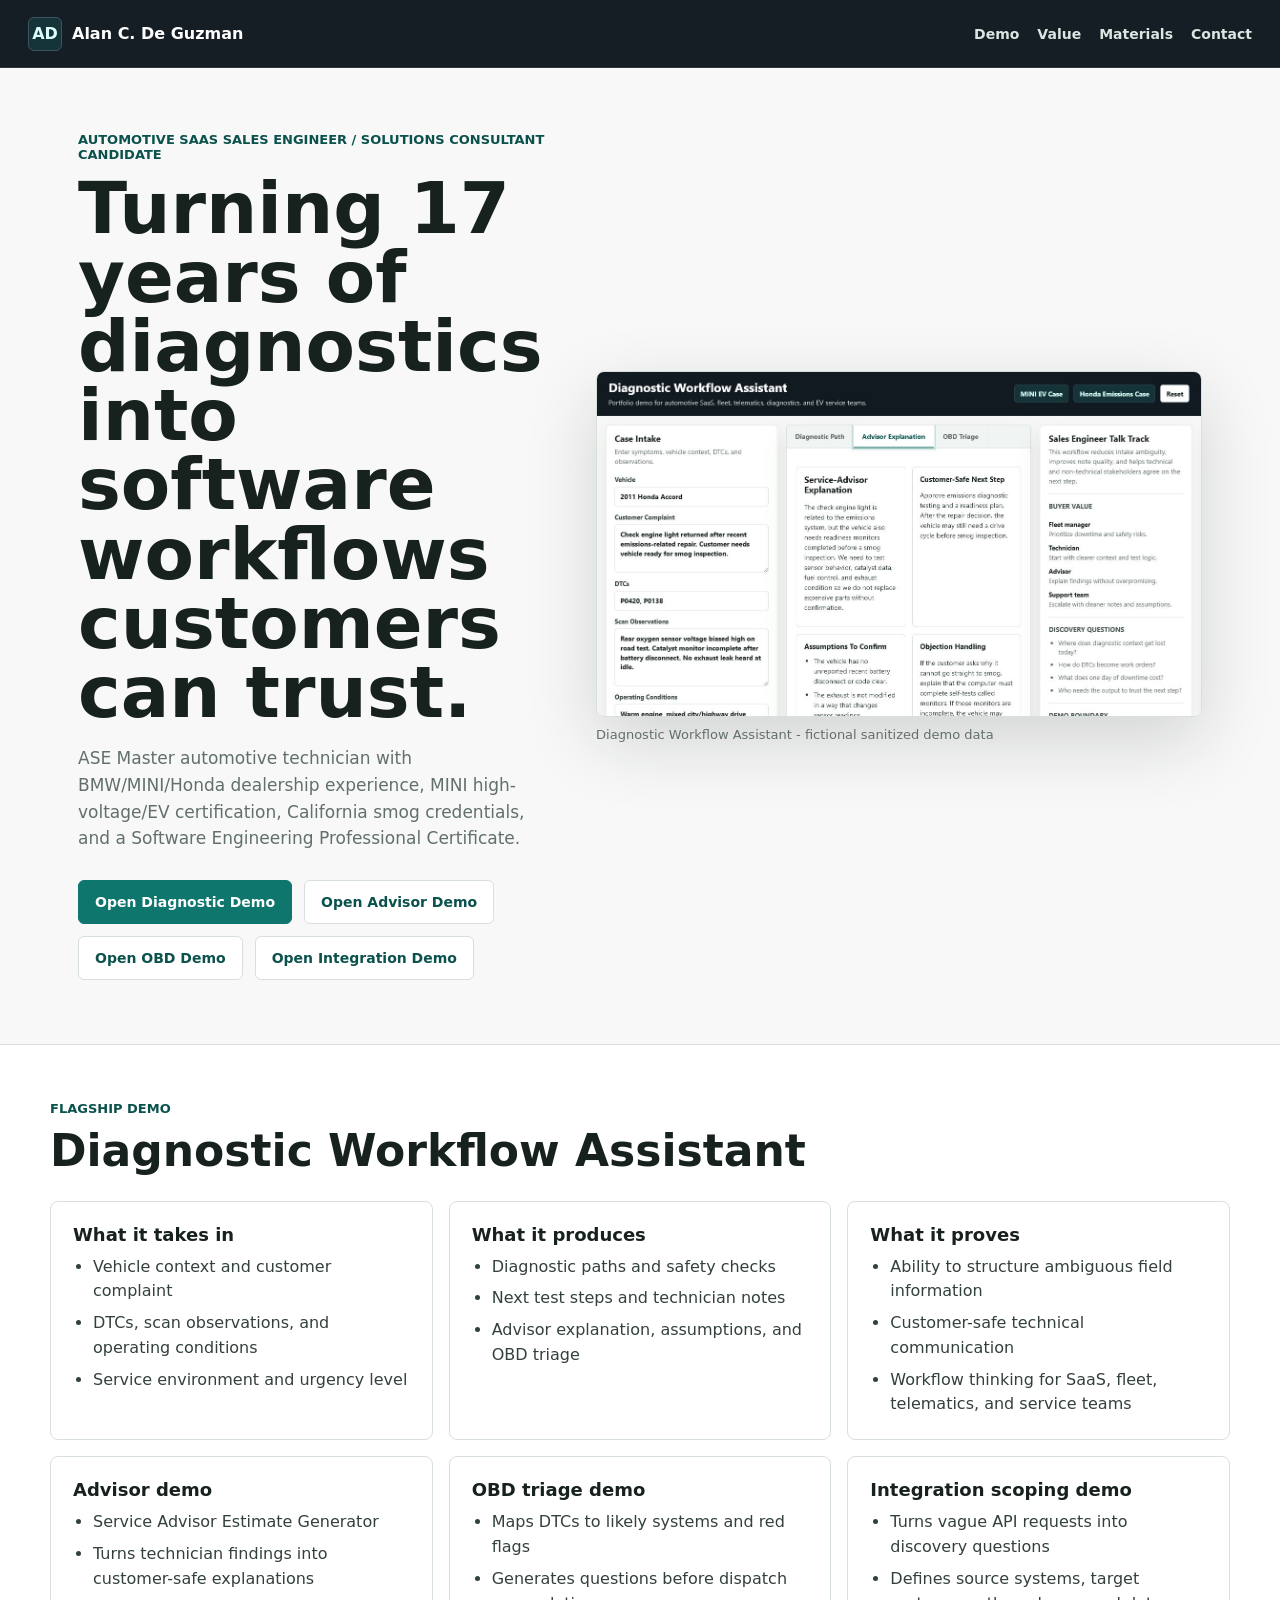
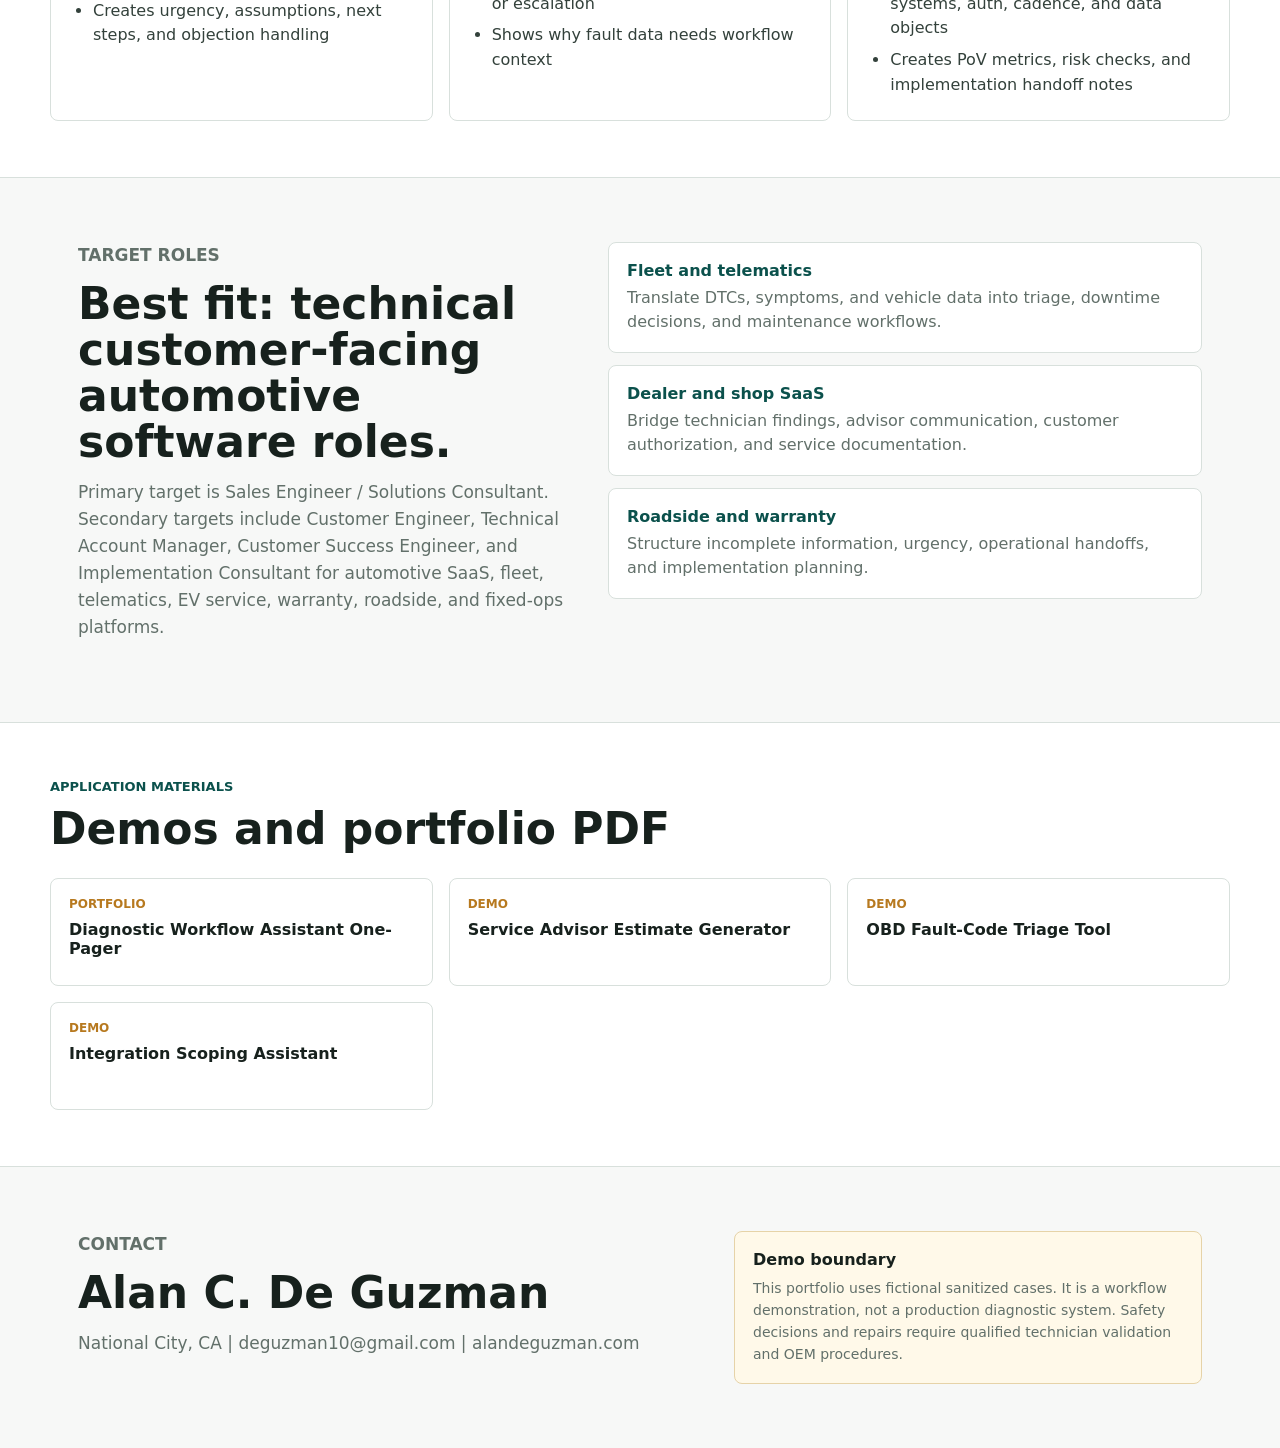
==== index.html @ aafa2754 "Add files via upload" ====
<!doctype html>
<html lang="en">
  <head>
    <meta charset="utf-8">
    <meta name="viewport" content="width=device-width, initial-scale=1">
    <title>Alan C. De Guzman - Automotive SaaS Sales Engineer Portfolio</title>
    <link rel="icon" href="data:image/svg+xml,%3Csvg xmlns='http://www.w3.org/2000/svg' viewBox='0 0 64 64'%3E%3Crect width='64' height='64' rx='10' fill='%230f766e'/%3E%3Ctext x='32' y='39' text-anchor='middle' font-family='Arial' font-size='24' font-weight='700' fill='white'%3EAD%3C/text%3E%3C/svg%3E">
    <link rel="stylesheet" href="portfolio-site.css">
  </head>
  <body>
    <header class="site-header">
      <a class="brand" href="#top" aria-label="Alan C. De Guzman portfolio home">
        <span>AD</span>
        <strong>Alan C. De Guzman</strong>
      </a>
      <nav aria-label="Portfolio navigation">
        <a href="#demo">Demo</a>
        <a href="#value">Value</a>
        <a href="#materials">Materials</a>
        <a href="#contact">Contact</a>
      </nav>
    </header>

    <main id="top">
      <section class="hero">
        <div class="hero-copy">
          <p class="role">Automotive SaaS Sales Engineer / Solutions Consultant Candidate</p>
          <h1>Turning 17 years of diagnostics into software workflows customers can trust.</h1>
          <p class="lead">ASE Master automotive technician with BMW/MINI/Honda dealership experience, MINI high-voltage/EV certification, California smog credentials, and a Software Engineering Professional Certificate.</p>
        <div class="hero-actions">
          <a class="button primary" href="diagnostic-workflow-assistant/index.html">Open Diagnostic Demo</a>
          <a class="button secondary" href="service-advisor-estimate-generator/index.html">Open Advisor Demo</a>
          <a class="button secondary" href="obd-triage-tool/index.html">Open OBD Demo</a>
          <a class="button secondary" href="integration-scoping-assistant/index.html">Open Integration Demo</a>
        </div>
        </div>
        <figure class="hero-media">
          <img src="diagnostic-workflow-assistant/demo_screenshot.png" alt="Diagnostic Workflow Assistant demo screenshot showing case intake, advisor explanation, and sales engineer talk track.">
          <figcaption>Diagnostic Workflow Assistant - fictional sanitized demo data</figcaption>
        </figure>
      </section>

      <section id="demo" class="band">
        <div class="section-heading">
          <p>Flagship Demo</p>
          <h2>Diagnostic Workflow Assistant</h2>
        </div>
        <div class="demo-grid">
          <article>
            <h3>What it takes in</h3>
            <ul>
              <li>Vehicle context and customer complaint</li>
              <li>DTCs, scan observations, and operating conditions</li>
              <li>Service environment and urgency level</li>
            </ul>
          </article>
          <article>
            <h3>What it produces</h3>
            <ul>
              <li>Diagnostic paths and safety checks</li>
              <li>Next test steps and technician notes</li>
              <li>Advisor explanation, assumptions, and OBD triage</li>
            </ul>
          </article>
          <article>
            <h3>What it proves</h3>
            <ul>
              <li>Ability to structure ambiguous field information</li>
              <li>Customer-safe technical communication</li>
              <li>Workflow thinking for SaaS, fleet, telematics, and service teams</li>
            </ul>
          </article>
          <article>
            <h3>Advisor demo</h3>
            <ul>
              <li>Service Advisor Estimate Generator</li>
              <li>Turns technician findings into customer-safe explanations</li>
              <li>Creates urgency, assumptions, next steps, and objection handling</li>
            </ul>
          </article>
          <article>
            <h3>OBD triage demo</h3>
            <ul>
              <li>Maps DTCs to likely systems and red flags</li>
              <li>Generates questions before dispatch or escalation</li>
              <li>Shows why fault data needs workflow context</li>
            </ul>
          </article>
          <article>
            <h3>Integration scoping demo</h3>
            <ul>
              <li>Turns vague API requests into discovery questions</li>
              <li>Defines source systems, target systems, auth, cadence, and data objects</li>
              <li>Creates PoV metrics, risk checks, and implementation handoff notes</li>
            </ul>
          </article>
        </div>
      </section>

      <section id="value" class="split-section">
        <div>
          <p class="section-label">Target Roles</p>
          <h2>Best fit: technical customer-facing automotive software roles.</h2>
          <p>Primary target is Sales Engineer / Solutions Consultant. Secondary targets include Customer Engineer, Technical Account Manager, Customer Success Engineer, and Implementation Consultant for automotive SaaS, fleet, telematics, EV service, warranty, roadside, and fixed-ops platforms.</p>
        </div>
        <div class="value-list">
          <div>
            <strong>Fleet and telematics</strong>
            <span>Translate DTCs, symptoms, and vehicle data into triage, downtime decisions, and maintenance workflows.</span>
          </div>
          <div>
            <strong>Dealer and shop SaaS</strong>
            <span>Bridge technician findings, advisor communication, customer authorization, and service documentation.</span>
          </div>
          <div>
            <strong>Roadside and warranty</strong>
            <span>Structure incomplete information, urgency, operational handoffs, and implementation planning.</span>
          </div>
        </div>
      </section>

      <section id="materials" class="band">
        <div class="section-heading">
          <p>Application Materials</p>
          <h2>Demos and portfolio PDF</h2>
        </div>
        <div class="materials-grid">
          <a href="deliverables/diagnostic_workflow_assistant_one_pager.pdf">
            <span>Portfolio</span>
            Diagnostic Workflow Assistant One-Pager
          </a>
          <a href="service-advisor-estimate-generator/index.html">
            <span>Demo</span>
            Service Advisor Estimate Generator
          </a>
          <a href="obd-triage-tool/index.html">
            <span>Demo</span>
            OBD Fault-Code Triage Tool
          </a>
          <a href="integration-scoping-assistant/index.html">
            <span>Demo</span>
            Integration Scoping Assistant
          </a>
        </div>
      </section>

      <section id="contact" class="contact-section">
        <div>
          <p class="section-label">Contact</p>
          <h2>Alan C. De Guzman</h2>
          <p>National City, CA | deguzman10@gmail.com | alandeguzman.com</p>
        </div>
        <div class="note">
          <strong>Demo boundary</strong>
          <p>This portfolio uses fictional sanitized cases. It is a workflow demonstration, not a production diagnostic system. Safety decisions and repairs require qualified technician validation and OEM procedures.</p>
        </div>
      </section>
    </main>
  </body>
</html>
---- portfolio-site.css ----
:root {
  --bg: #f7f8f7;
  --ink: #17211d;
  --muted: #62706a;
  --line: #d8e0dc;
  --panel: #ffffff;
  --teal: #0f766e;
  --teal-dark: #0b514c;
  --amber: #b7791f;
  --dark: #111a20;
}

* {
  box-sizing: border-box;
}

body {
  margin: 0;
  font-family: Inter, ui-sans-serif, system-ui, -apple-system, BlinkMacSystemFont, "Segoe UI", sans-serif;
  background: var(--bg);
  color: var(--ink);
  letter-spacing: 0;
  overflow-x: hidden;
}

a {
  color: inherit;
}

.site-header {
  position: sticky;
  top: 0;
  z-index: 10;
  display: flex;
  justify-content: space-between;
  align-items: center;
  gap: 24px;
  min-height: 68px;
  padding: 14px 28px;
  background: rgba(17, 26, 32, 0.98);
  color: #ffffff;
  border-bottom: 1px solid #293942;
}

.brand {
  display: inline-flex;
  align-items: center;
  gap: 10px;
  text-decoration: none;
}

.brand span {
  display: inline-grid;
  place-items: center;
  width: 34px;
  height: 34px;
  border: 1px solid #3c555d;
  border-radius: 6px;
  color: #d8fffa;
  background: #14343a;
  font-weight: 800;
}

nav {
  display: flex;
  gap: 18px;
  flex-wrap: wrap;
}

nav a {
  color: #dbe5e1;
  text-decoration: none;
  font-size: 14px;
  font-weight: 650;
}

nav a:hover {
  color: #ffffff;
}

.hero,
.split-section,
.contact-section {
  max-width: 1180px;
  margin: 0 auto;
  padding: 64px 28px;
}

.hero {
  display: grid;
  grid-template-columns: minmax(0, 0.88fr) minmax(420px, 1.12fr);
  gap: 42px;
  align-items: center;
}

.hero-copy,
.hero-media {
  min-width: 0;
}

.role,
.section-label,
.section-heading p {
  margin: 0 0 12px;
  color: var(--teal-dark);
  font-size: 13px;
  font-weight: 800;
  text-transform: uppercase;
}

h1,
h2,
h3,
p {
  margin-top: 0;
}

h1 {
  max-width: 760px;
  margin-bottom: 18px;
  font-size: clamp(42px, 6vw, 72px);
  line-height: 0.96;
  font-weight: 820;
  overflow-wrap: break-word;
}

h2 {
  margin-bottom: 14px;
  font-size: clamp(28px, 4vw, 44px);
  line-height: 1.05;
}

h3 {
  margin-bottom: 10px;
  font-size: 18px;
}

.lead,
.split-section p,
.contact-section p {
  color: var(--muted);
  font-size: 17px;
  line-height: 1.58;
}

.hero-actions {
  display: flex;
  gap: 12px;
  flex-wrap: wrap;
  margin-top: 28px;
}

.button {
  display: inline-flex;
  align-items: center;
  min-height: 44px;
  padding: 11px 16px;
  border-radius: 6px;
  border: 1px solid var(--line);
  text-decoration: none;
  font-weight: 760;
  font-size: 14px;
}

.button.primary {
  background: var(--teal);
  color: #ffffff;
  border-color: var(--teal);
}

.button.secondary {
  background: #ffffff;
  color: var(--teal-dark);
}

.hero-media {
  margin: 0;
}

.hero-media img {
  width: 100%;
  display: block;
  border: 1px solid var(--line);
  border-radius: 8px;
  box-shadow: 0 24px 70px rgba(23, 33, 29, 0.16);
}

figcaption {
  margin-top: 10px;
  color: var(--muted);
  font-size: 13px;
}

.band {
  border-top: 1px solid var(--line);
  border-bottom: 1px solid var(--line);
  background: #ffffff;
  padding: 56px 28px;
}

.section-heading {
  max-width: 1180px;
  margin: 0 auto 26px;
}

.demo-grid,
.materials-grid {
  max-width: 1180px;
  margin: 0 auto;
  display: grid;
  grid-template-columns: repeat(3, minmax(0, 1fr));
  gap: 16px;
}

article,
.materials-grid a,
.note,
.value-list div {
  border: 1px solid var(--line);
  border-radius: 8px;
  background: var(--panel);
}

article {
  padding: 22px;
}

ul {
  margin: 0;
  padding-left: 20px;
  color: #33413b;
  line-height: 1.55;
}

li + li {
  margin-top: 7px;
}

.split-section {
  display: grid;
  grid-template-columns: minmax(0, 0.9fr) minmax(340px, 1.1fr);
  gap: 44px;
  align-items: start;
}

.value-list {
  display: grid;
  gap: 12px;
}

.value-list div {
  display: grid;
  gap: 6px;
  padding: 18px;
}

.value-list strong {
  color: var(--teal-dark);
}

.value-list span {
  color: var(--muted);
  line-height: 1.5;
}

.materials-grid a {
  min-height: 108px;
  padding: 18px;
  text-decoration: none;
  display: grid;
  align-content: start;
  gap: 9px;
  font-weight: 760;
}

.materials-grid a:hover {
  border-color: #9fb3ad;
  box-shadow: 0 14px 34px rgba(23, 33, 29, 0.08);
}

.materials-grid span {
  color: var(--amber);
  font-size: 12px;
  text-transform: uppercase;
  font-weight: 850;
}

.contact-section {
  display: grid;
  grid-template-columns: minmax(0, 1fr) minmax(320px, 0.75fr);
  gap: 32px;
}

.note {
  padding: 18px;
  border-color: #e6d3a8;
  background: #fff9e9;
}

.note p {
  margin: 8px 0 0;
  font-size: 14px;
}

@media (max-width: 900px) {
  .site-header,
  .hero,
  .split-section,
  .contact-section {
    grid-template-columns: 1fr;
  }

  .site-header {
    align-items: flex-start;
    flex-direction: column;
  }

  .hero {
    padding-top: 44px;
  }

  .demo-grid,
  .materials-grid {
    grid-template-columns: 1fr;
  }
}

@media (max-width: 560px) {
  .site-header {
    padding: 14px 20px;
  }

  .hero,
  .split-section,
  .contact-section {
    padding-left: 20px;
    padding-right: 20px;
  }

  .hero-copy,
  .hero-media,
  .lead {
    width: 100%;
    max-width: calc(100vw - 40px);
  }

  h1 {
    width: 100%;
    max-width: calc(100vw - 40px);
    font-size: clamp(30px, 8.5vw, 36px);
    line-height: 1.03;
  }

  .role,
  .section-label,
  .section-heading p {
    max-width: calc(100vw - 40px);
    font-size: 12px;
    line-height: 1.3;
    overflow-wrap: anywhere;
  }

  .button {
    justify-content: center;
    min-width: min(100%, 236px);
  }
}
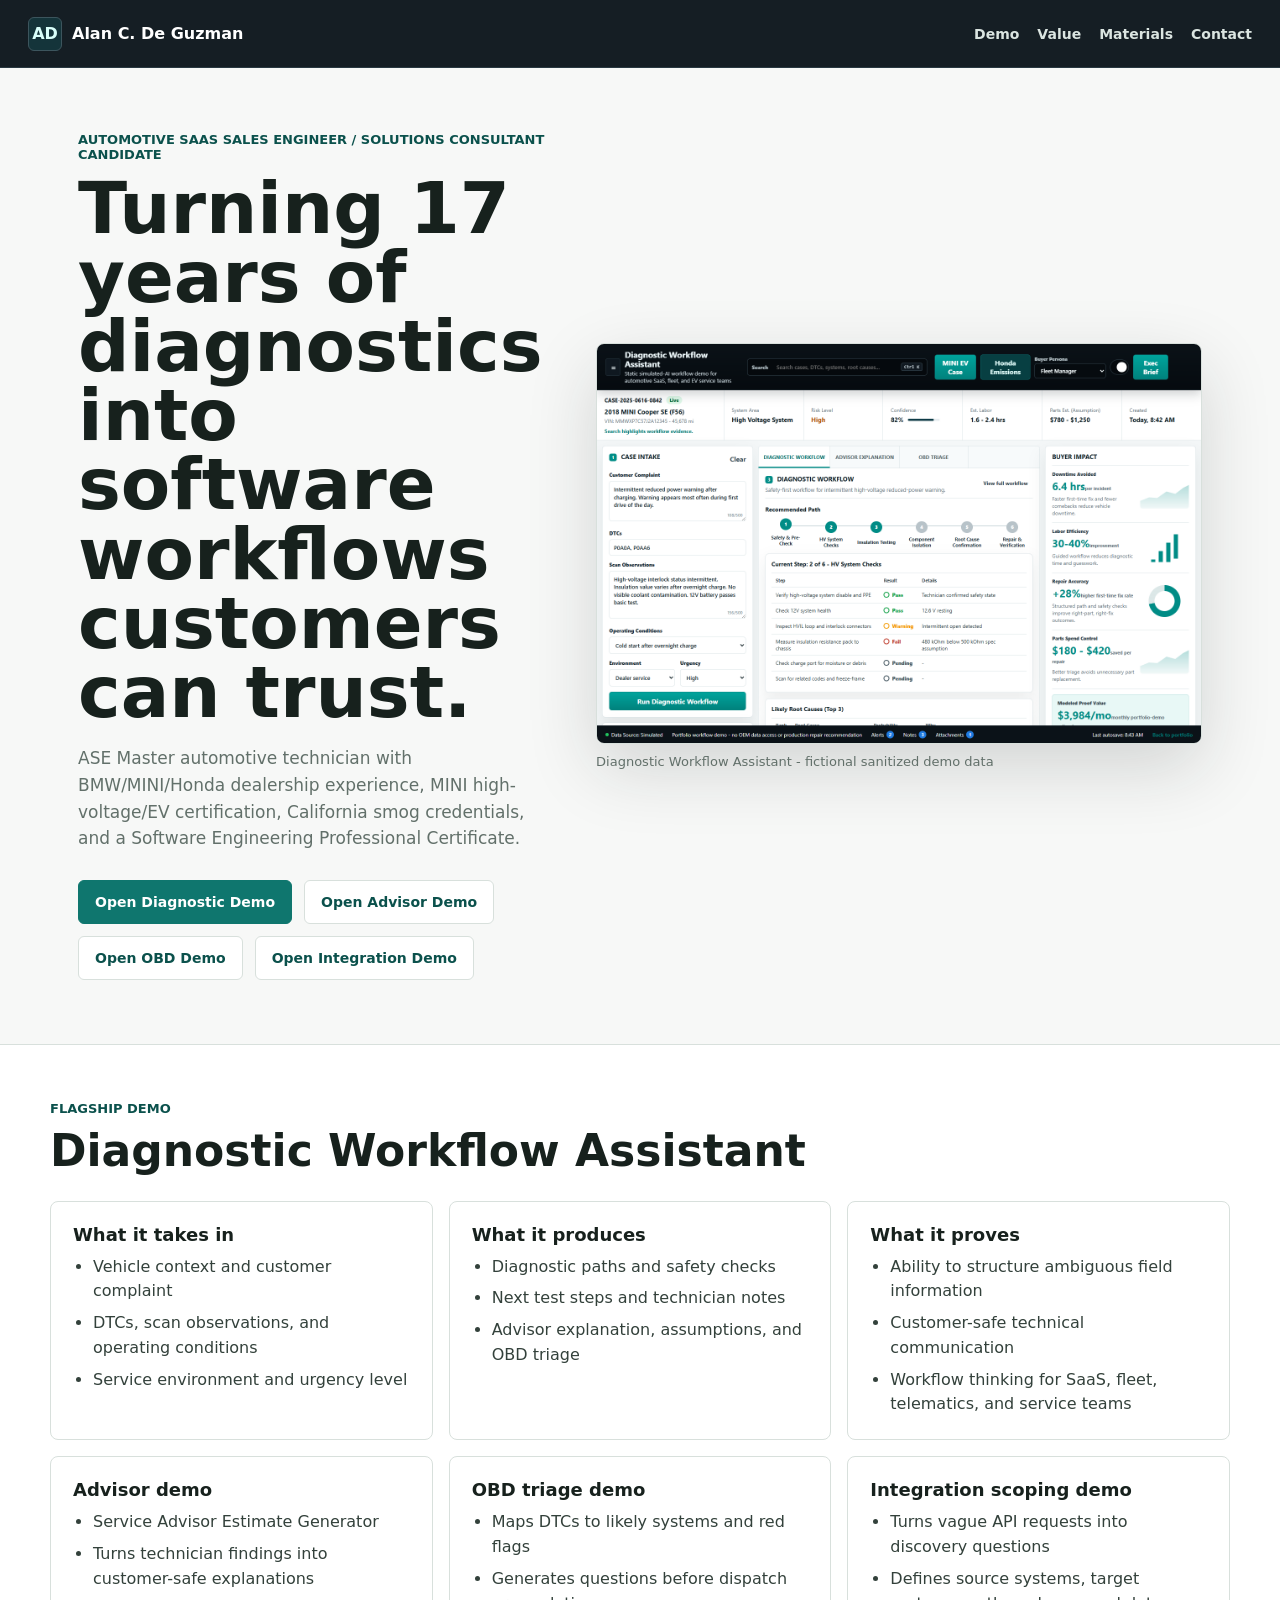
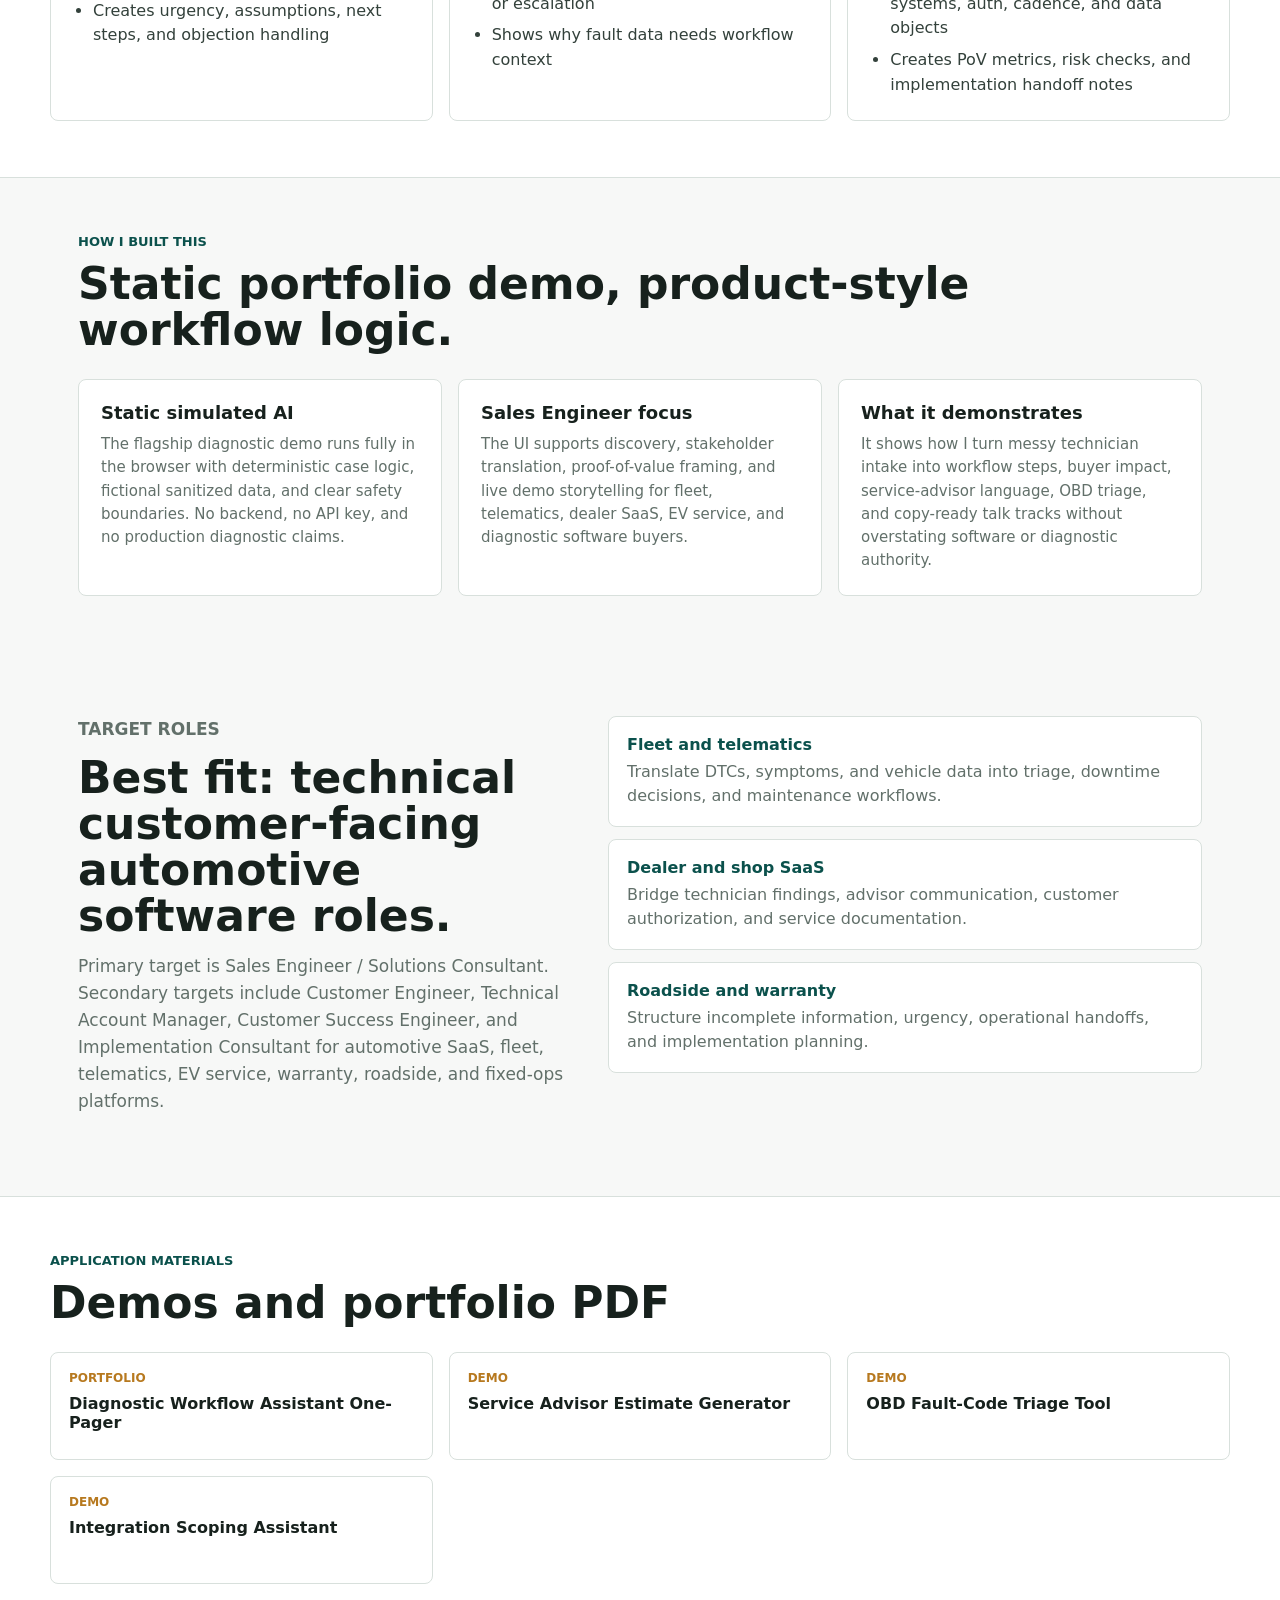
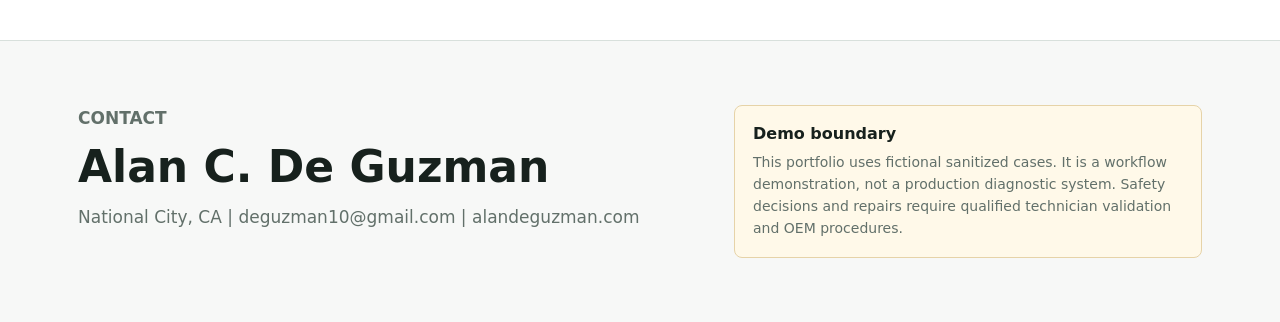
==== commit 7750bda4: "Make diagnostic demo controls interview-ready" ====
--- a/index.html
+++ b/index.html
@@ -97,6 +97,27 @@
         </div>
       </section>
 
+      <section id="build" class="build-section">
+        <div class="section-heading">
+          <p>How I Built This</p>
+          <h2>Static portfolio demo, product-style workflow logic.</h2>
+        </div>
+        <div class="build-grid">
+          <article>
+            <h3>Static simulated AI</h3>
+            <p>The flagship diagnostic demo runs fully in the browser with deterministic case logic, fictional sanitized data, and clear safety boundaries. No backend, no API key, and no production diagnostic claims.</p>
+          </article>
+          <article>
+            <h3>Sales Engineer focus</h3>
+            <p>The UI supports discovery, stakeholder translation, proof-of-value framing, and live demo storytelling for fleet, telematics, dealer SaaS, EV service, and diagnostic software buyers.</p>
+          </article>
+          <article>
+            <h3>What it demonstrates</h3>
+            <p>It shows how I turn messy technician intake into workflow steps, buyer impact, service-advisor language, OBD triage, and copy-ready talk tracks without overstating software or diagnostic authority.</p>
+          </article>
+        </div>
+      </section>
+
       <section id="value" class="split-section">
         <div>
           <p class="section-label">Target Roles</p>
--- a/portfolio-site.css
+++ b/portfolio-site.css
@@ -204,7 +204,8 @@
 }
 
 .demo-grid,
-.materials-grid {
+.materials-grid,
+.build-grid {
   max-width: 1180px;
   margin: 0 auto;
   display: grid;
@@ -225,6 +226,19 @@
   padding: 22px;
 }
 
+.build-section {
+  max-width: 1180px;
+  margin: 0 auto;
+  padding: 56px 28px;
+}
+
+.build-grid p {
+  margin: 0;
+  color: var(--muted);
+  font-size: 15px;
+  line-height: 1.55;
+}
+
 ul {
   margin: 0;
   padding-left: 20px;
@@ -320,7 +334,8 @@
   }
 
   .demo-grid,
-  .materials-grid {
+  .materials-grid,
+  .build-grid {
     grid-template-columns: 1fr;
   }
 }
@@ -332,6 +347,7 @@
 
   .hero,
   .split-section,
+  .build-section,
   .contact-section {
     padding-left: 20px;
     padding-right: 20px;
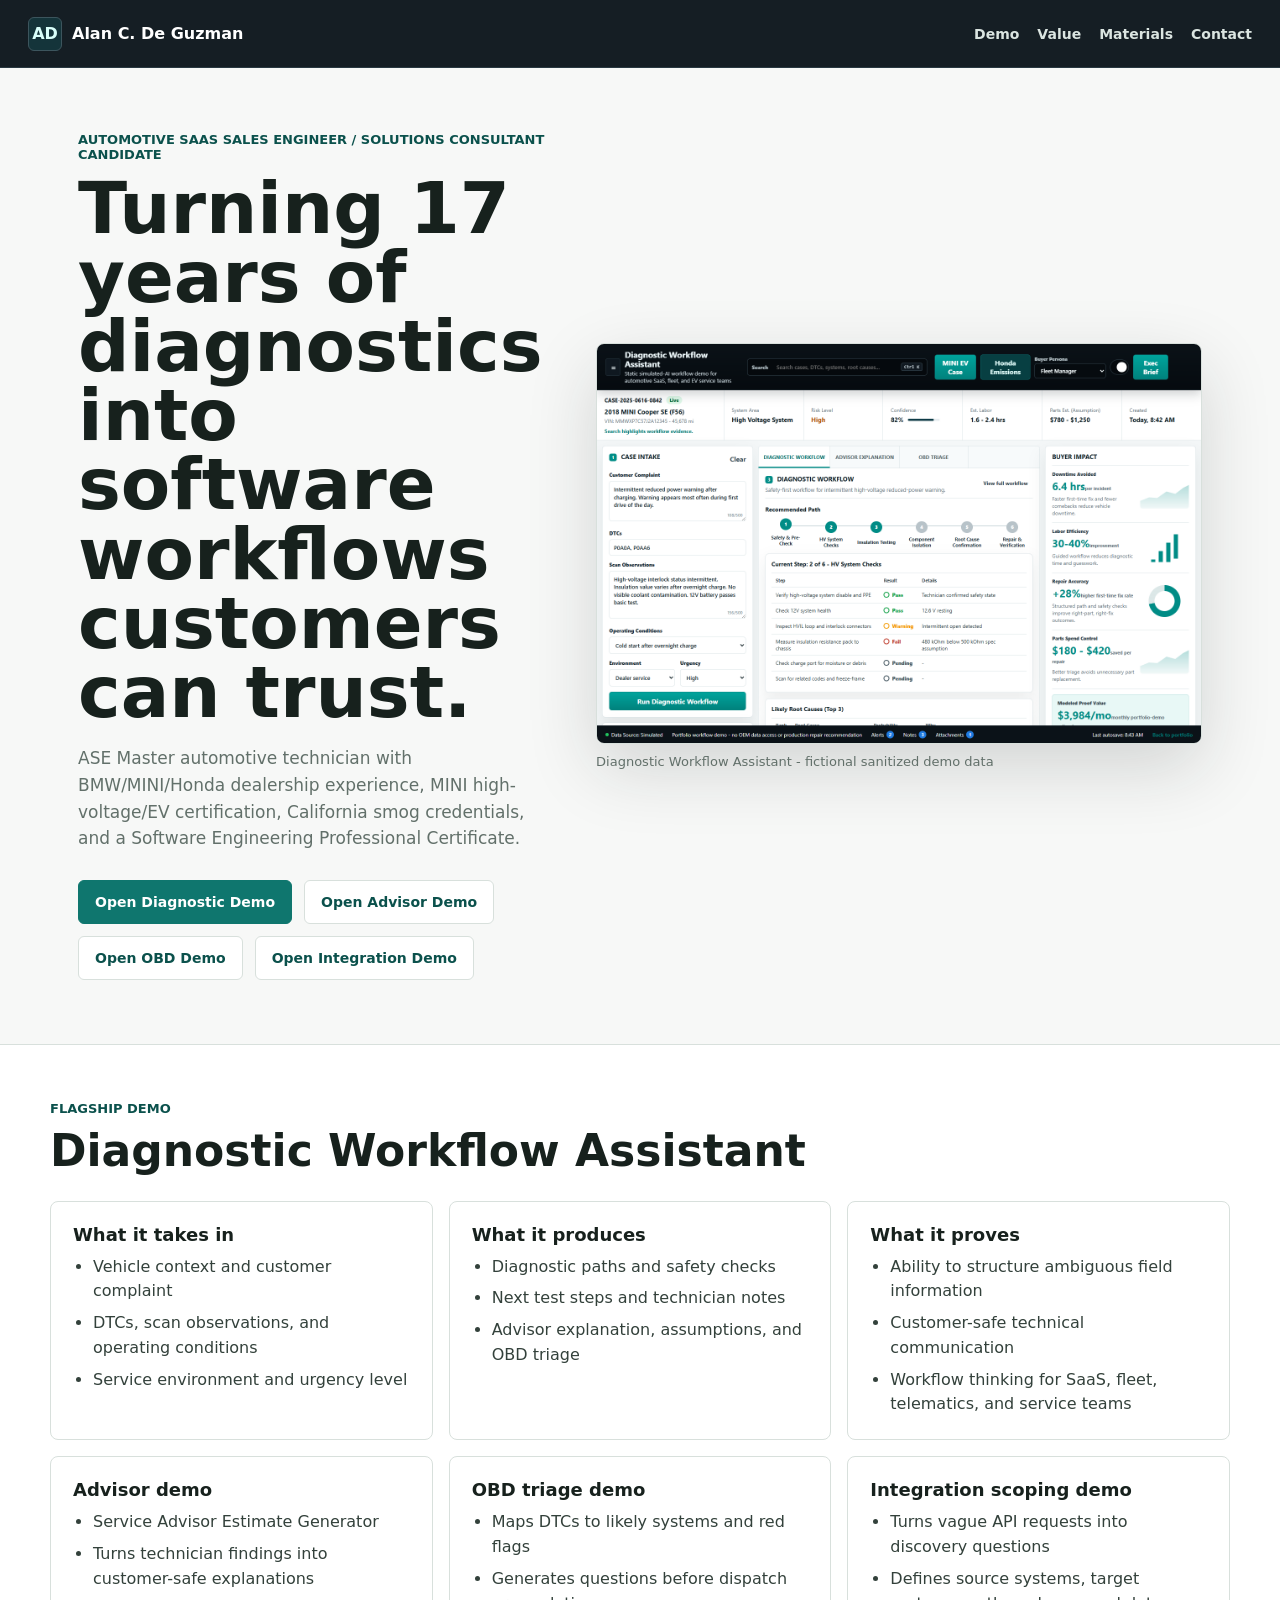
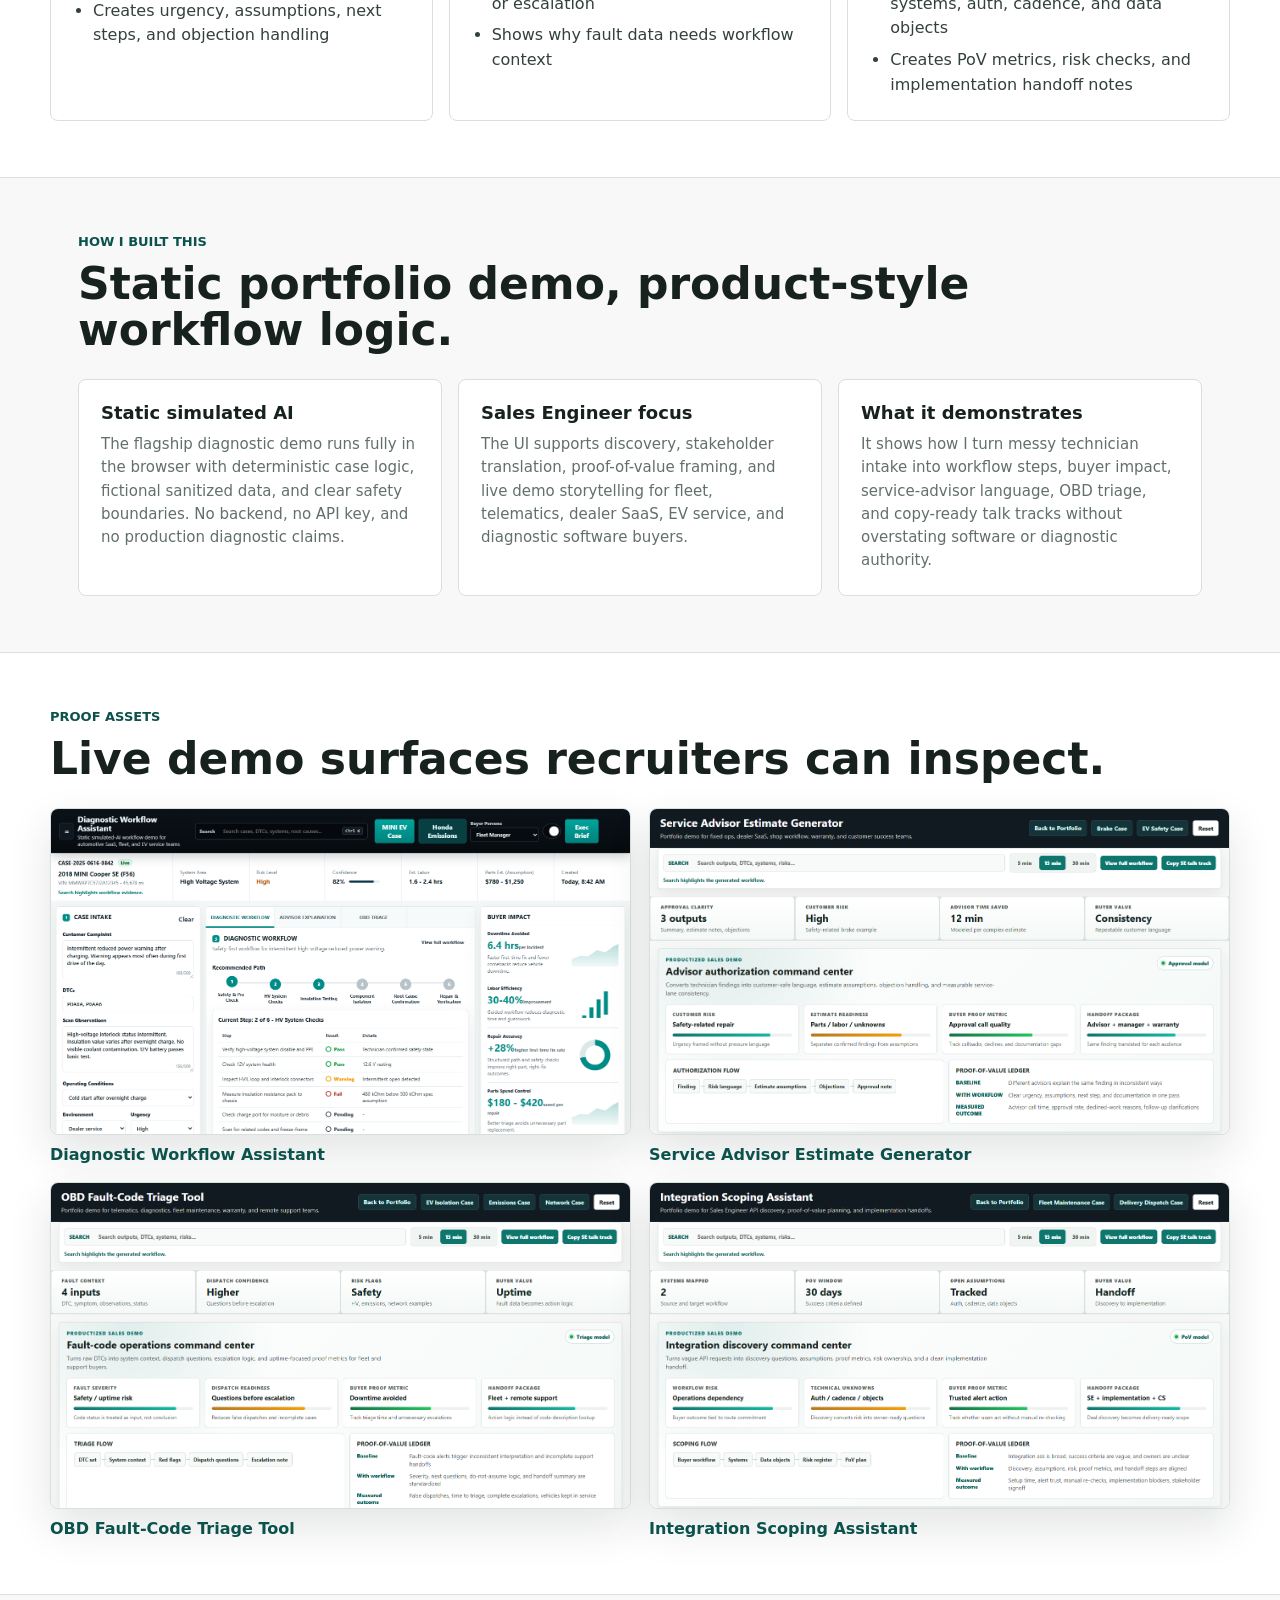
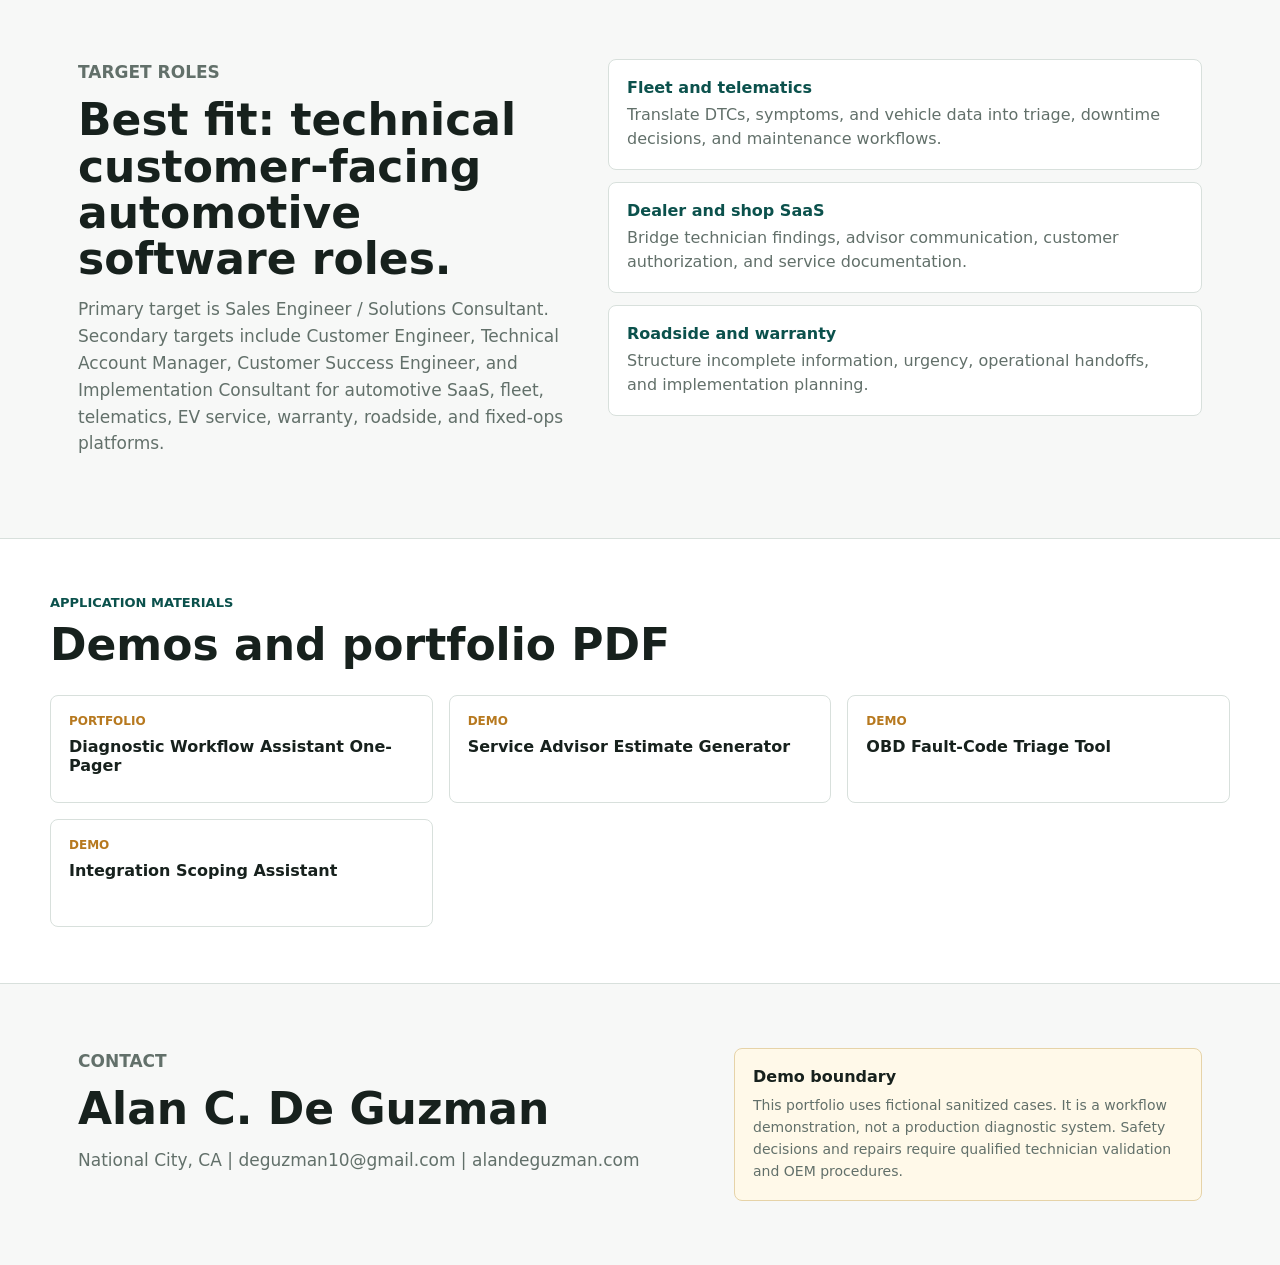
==== commit d077bf68: "Add shared demo controls and proof gallery" ====
--- a/index.html
+++ b/index.html
@@ -118,6 +118,31 @@
         </div>
       </section>
 
+      <section id="proof" class="band proof-assets">
+        <div class="section-heading">
+          <p>Proof Assets</p>
+          <h2>Live demo surfaces recruiters can inspect.</h2>
+        </div>
+        <div class="proof-gallery">
+          <a href="diagnostic-workflow-assistant/index.html">
+            <img src="diagnostic-workflow-assistant/demo_screenshot.png" alt="Diagnostic Workflow Assistant command-center screenshot.">
+            <span>Diagnostic Workflow Assistant</span>
+          </a>
+          <a href="service-advisor-estimate-generator/index.html">
+            <img src="service-advisor-estimate-generator/demo_screenshot.png" alt="Service Advisor Estimate Generator screenshot.">
+            <span>Service Advisor Estimate Generator</span>
+          </a>
+          <a href="obd-triage-tool/index.html">
+            <img src="obd-triage-tool/demo_screenshot.png" alt="OBD Fault-Code Triage Tool screenshot.">
+            <span>OBD Fault-Code Triage Tool</span>
+          </a>
+          <a href="integration-scoping-assistant/index.html">
+            <img src="integration-scoping-assistant/demo_screenshot.png" alt="Integration Scoping Assistant screenshot.">
+            <span>Integration Scoping Assistant</span>
+          </a>
+        </div>
+      </section>
+
       <section id="value" class="split-section">
         <div>
           <p class="section-label">Target Roles</p>
--- a/portfolio-site.css
+++ b/portfolio-site.css
@@ -239,6 +239,34 @@
   line-height: 1.55;
 }
 
+.proof-gallery {
+  max-width: 1180px;
+  margin: 0 auto;
+  display: grid;
+  grid-template-columns: repeat(2, minmax(0, 1fr));
+  gap: 18px;
+}
+
+.proof-gallery a {
+  display: grid;
+  gap: 10px;
+  color: var(--teal-dark);
+  text-decoration: none;
+  font-weight: 800;
+}
+
+.proof-gallery img {
+  width: 100%;
+  display: block;
+  aspect-ratio: 16 / 9;
+  object-fit: cover;
+  object-position: top left;
+  border: 1px solid var(--line);
+  border-radius: 8px;
+  background: #ffffff;
+  box-shadow: 0 18px 44px rgba(23, 33, 29, 0.12);
+}
+
 ul {
   margin: 0;
   padding-left: 20px;
@@ -335,7 +363,8 @@
 
   .demo-grid,
   .materials-grid,
-  .build-grid {
+  .build-grid,
+  .proof-gallery {
     grid-template-columns: 1fr;
   }
 }
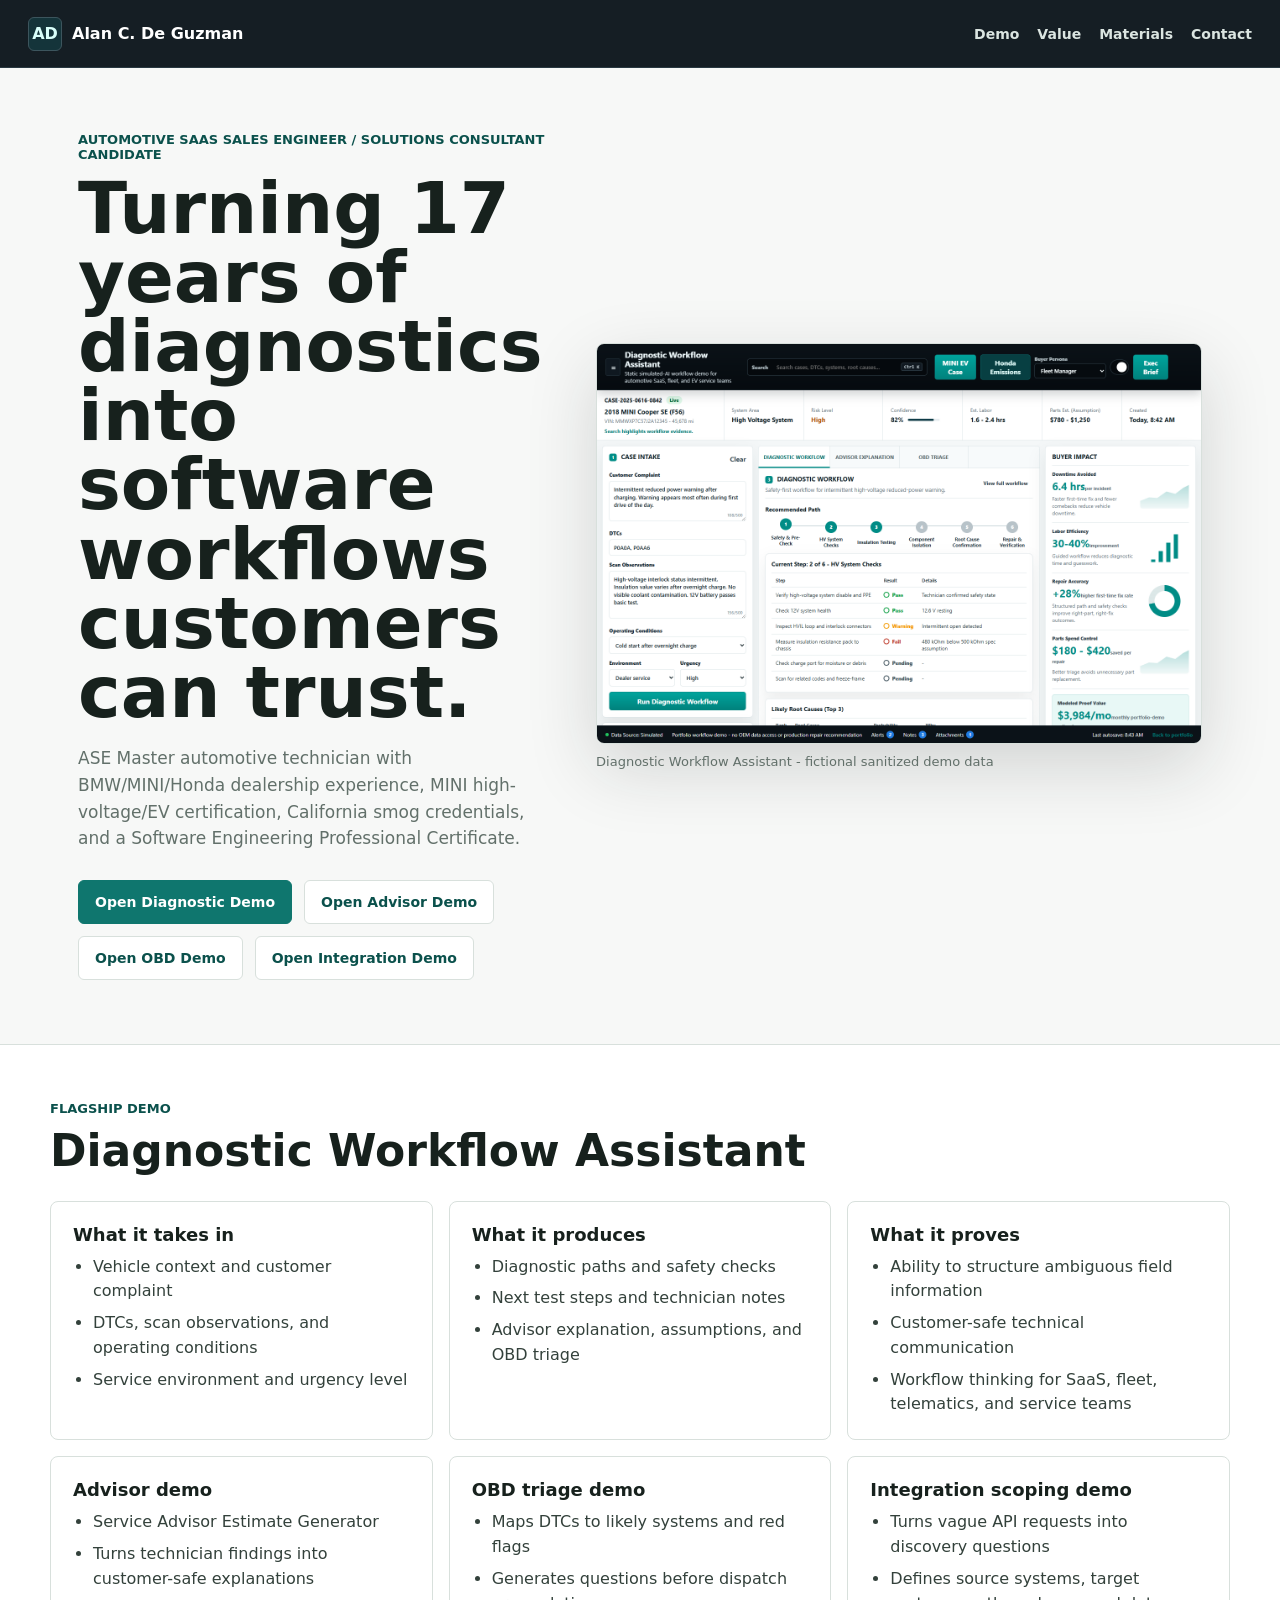
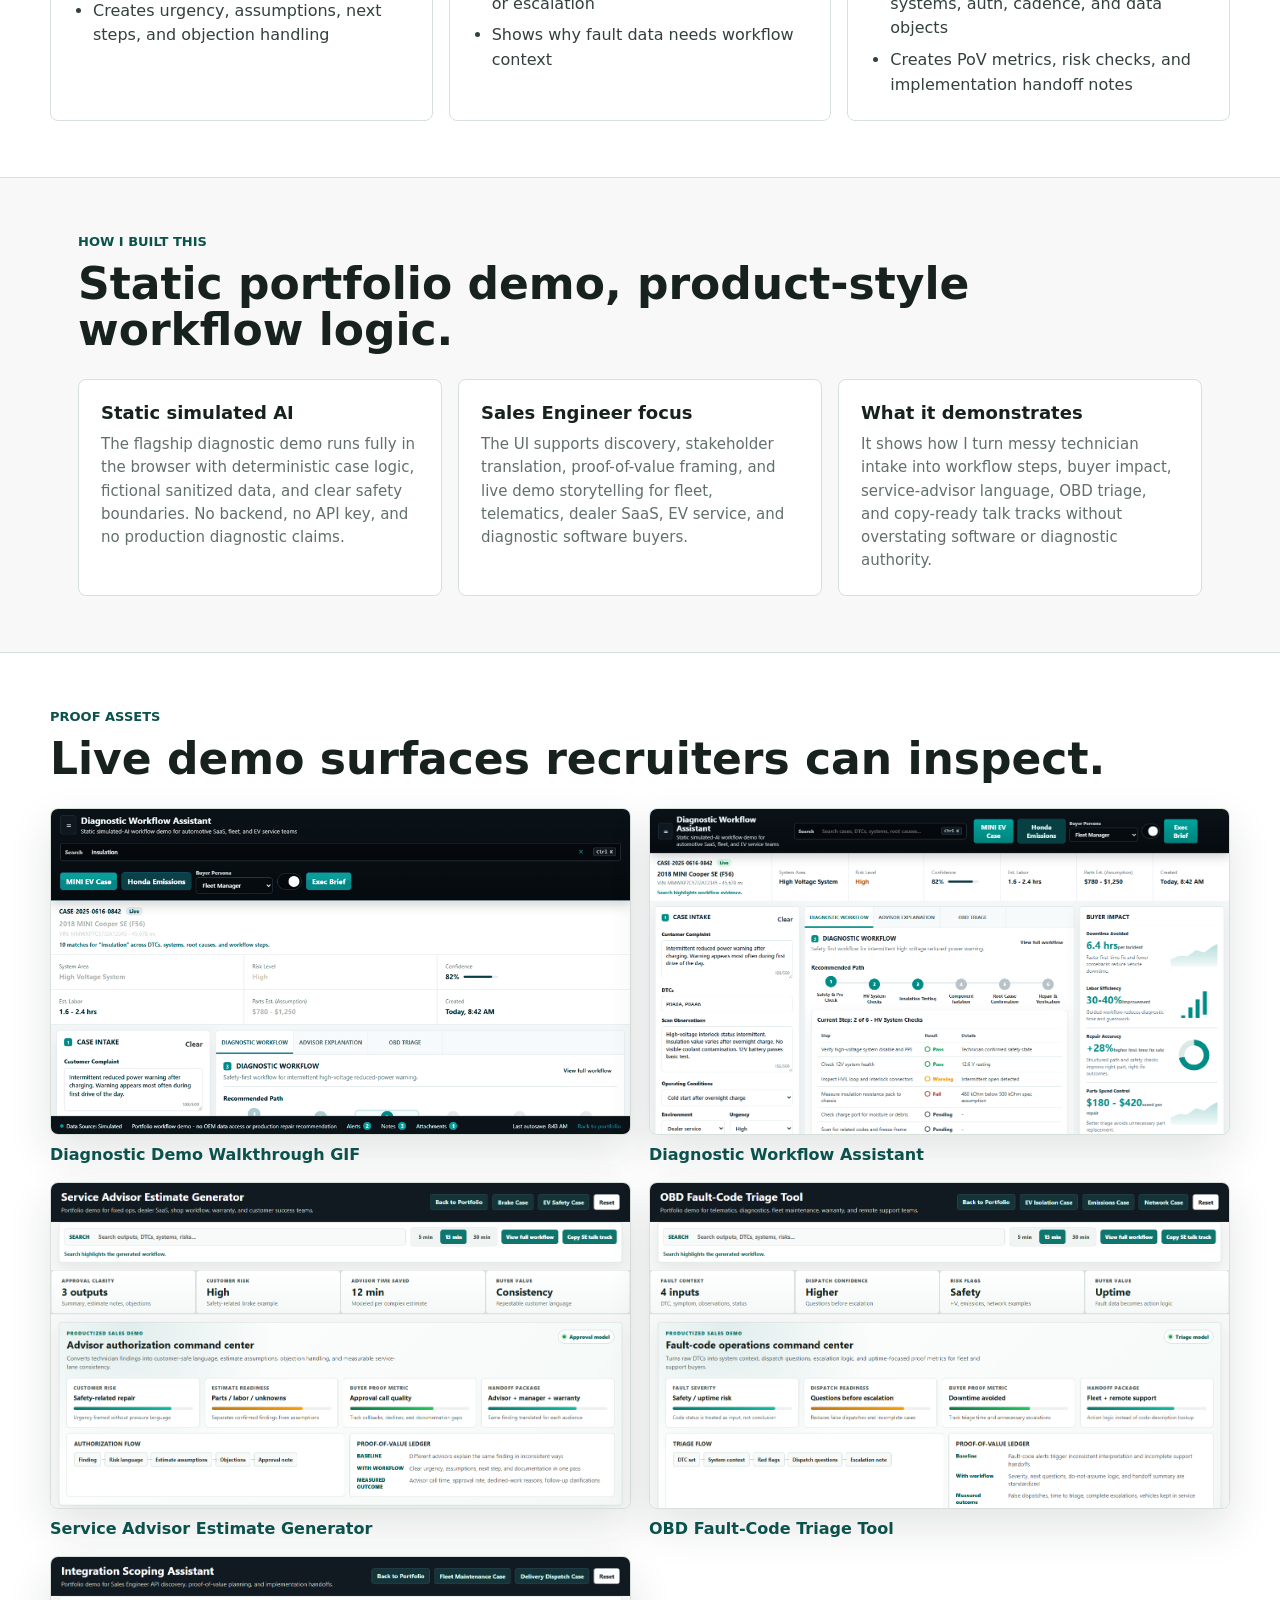
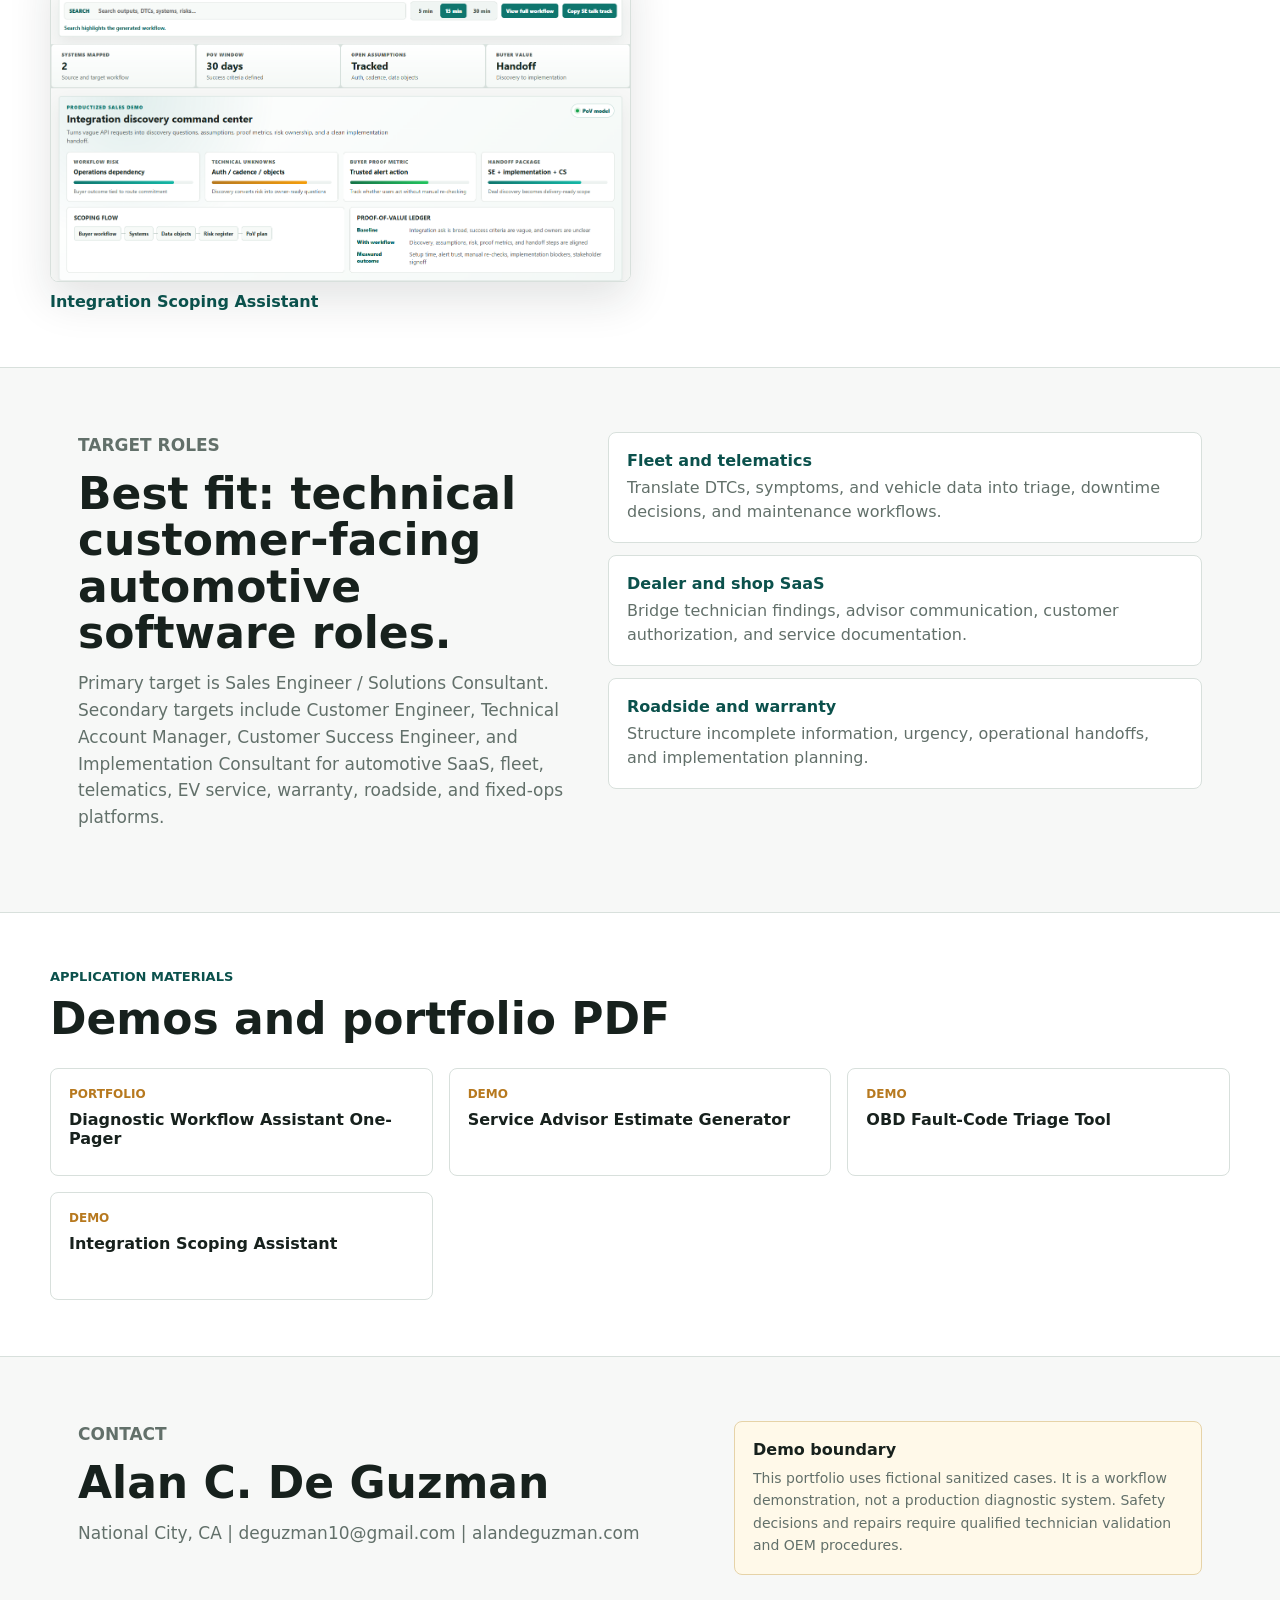
==== commit 8fd0e9c5: "Add diagnostic walkthrough proof asset" ====
--- a/index.html
+++ b/index.html
@@ -124,6 +124,10 @@
           <h2>Live demo surfaces recruiters can inspect.</h2>
         </div>
         <div class="proof-gallery">
+          <a href="diagnostic-workflow-assistant/walkthrough.gif">
+            <img src="diagnostic-workflow-assistant/walkthrough.gif" alt="Animated walkthrough of the Diagnostic Workflow Assistant demo.">
+            <span>Diagnostic Demo Walkthrough GIF</span>
+          </a>
           <a href="diagnostic-workflow-assistant/index.html">
             <img src="diagnostic-workflow-assistant/demo_screenshot.png" alt="Diagnostic Workflow Assistant command-center screenshot.">
             <span>Diagnostic Workflow Assistant</span>
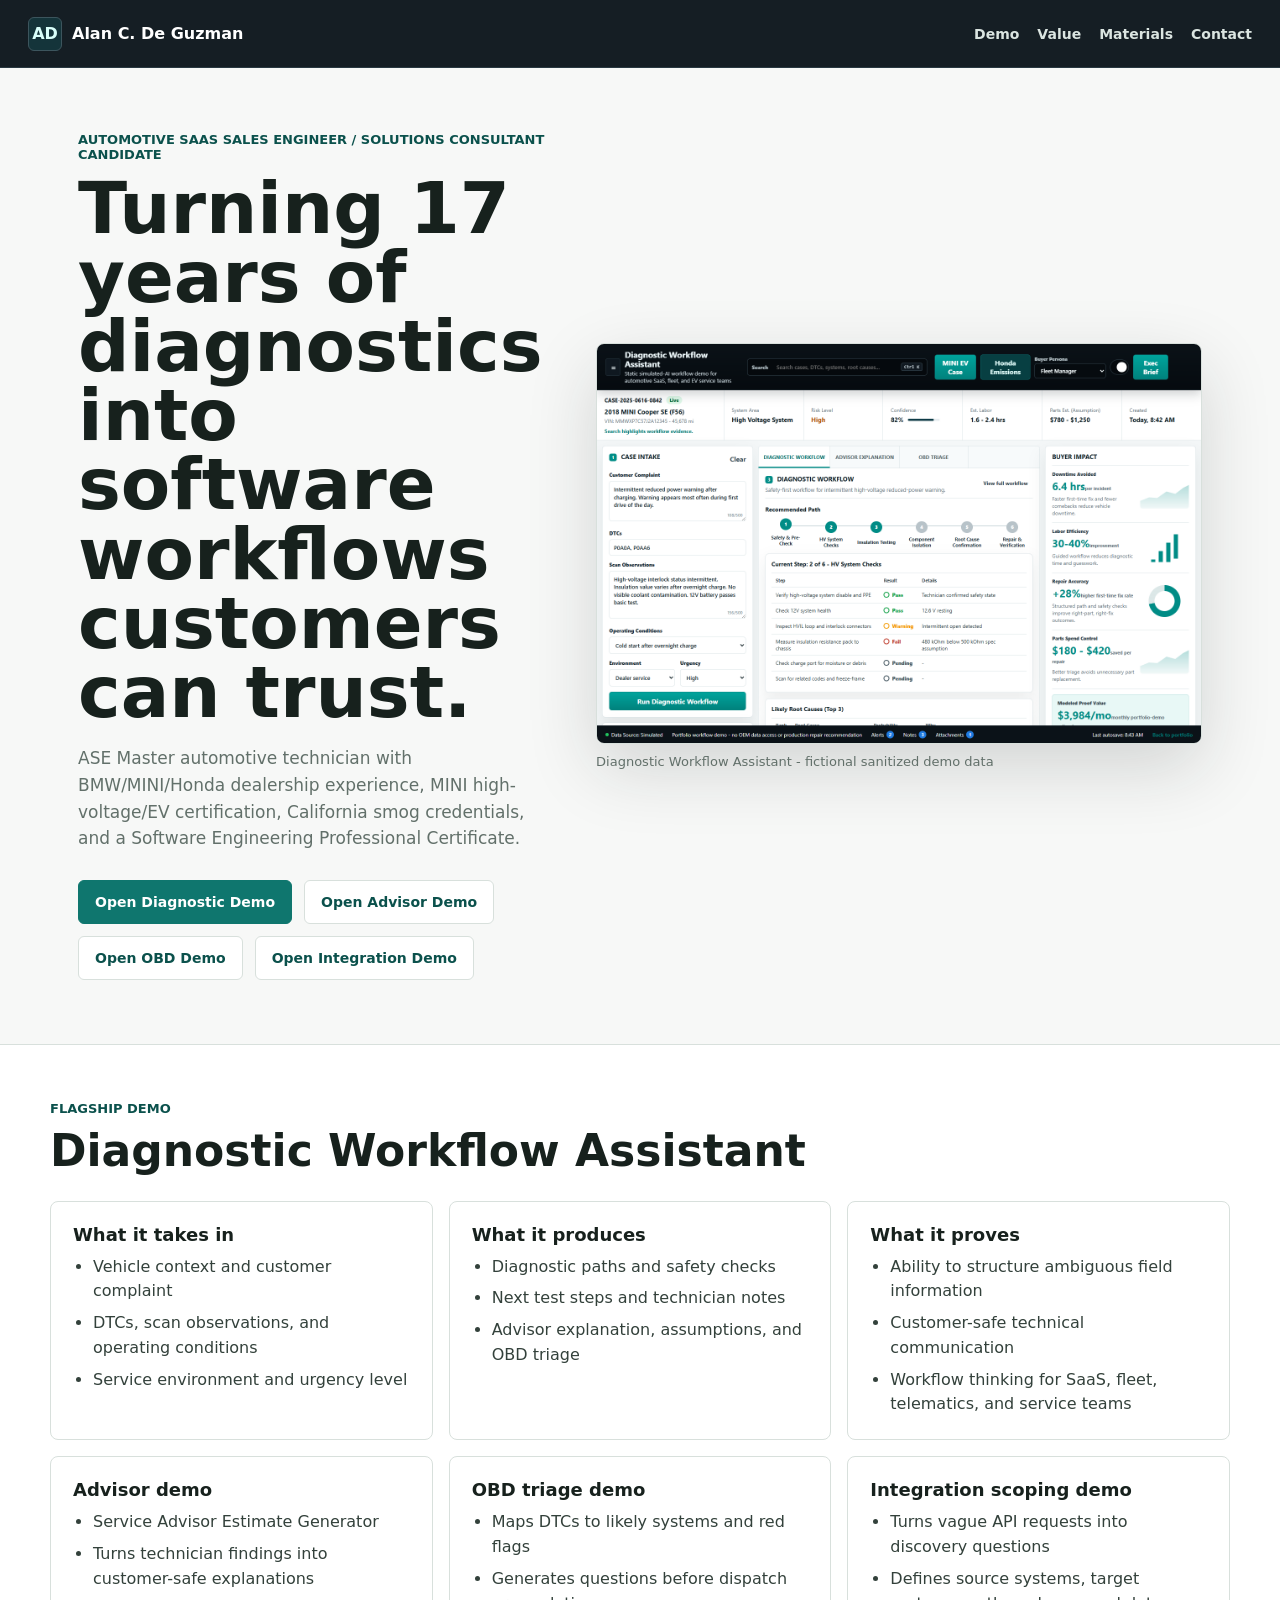
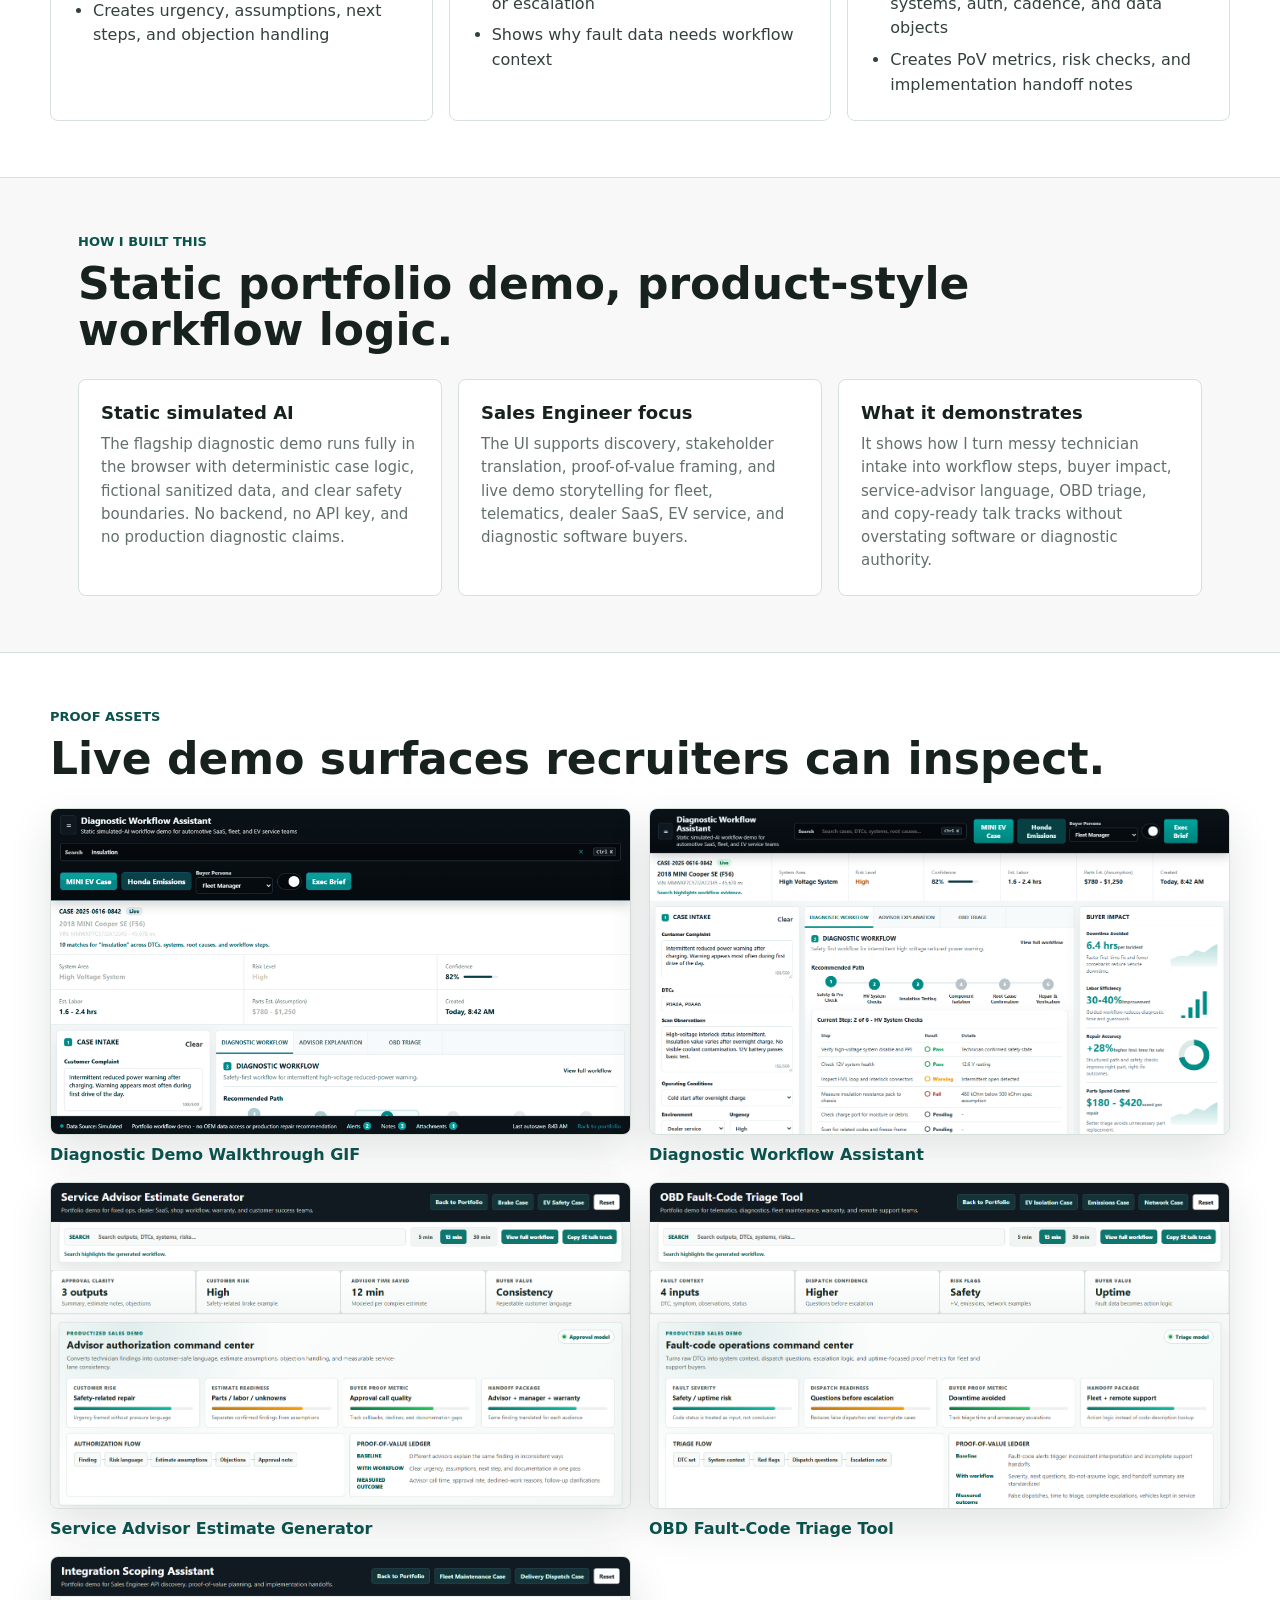
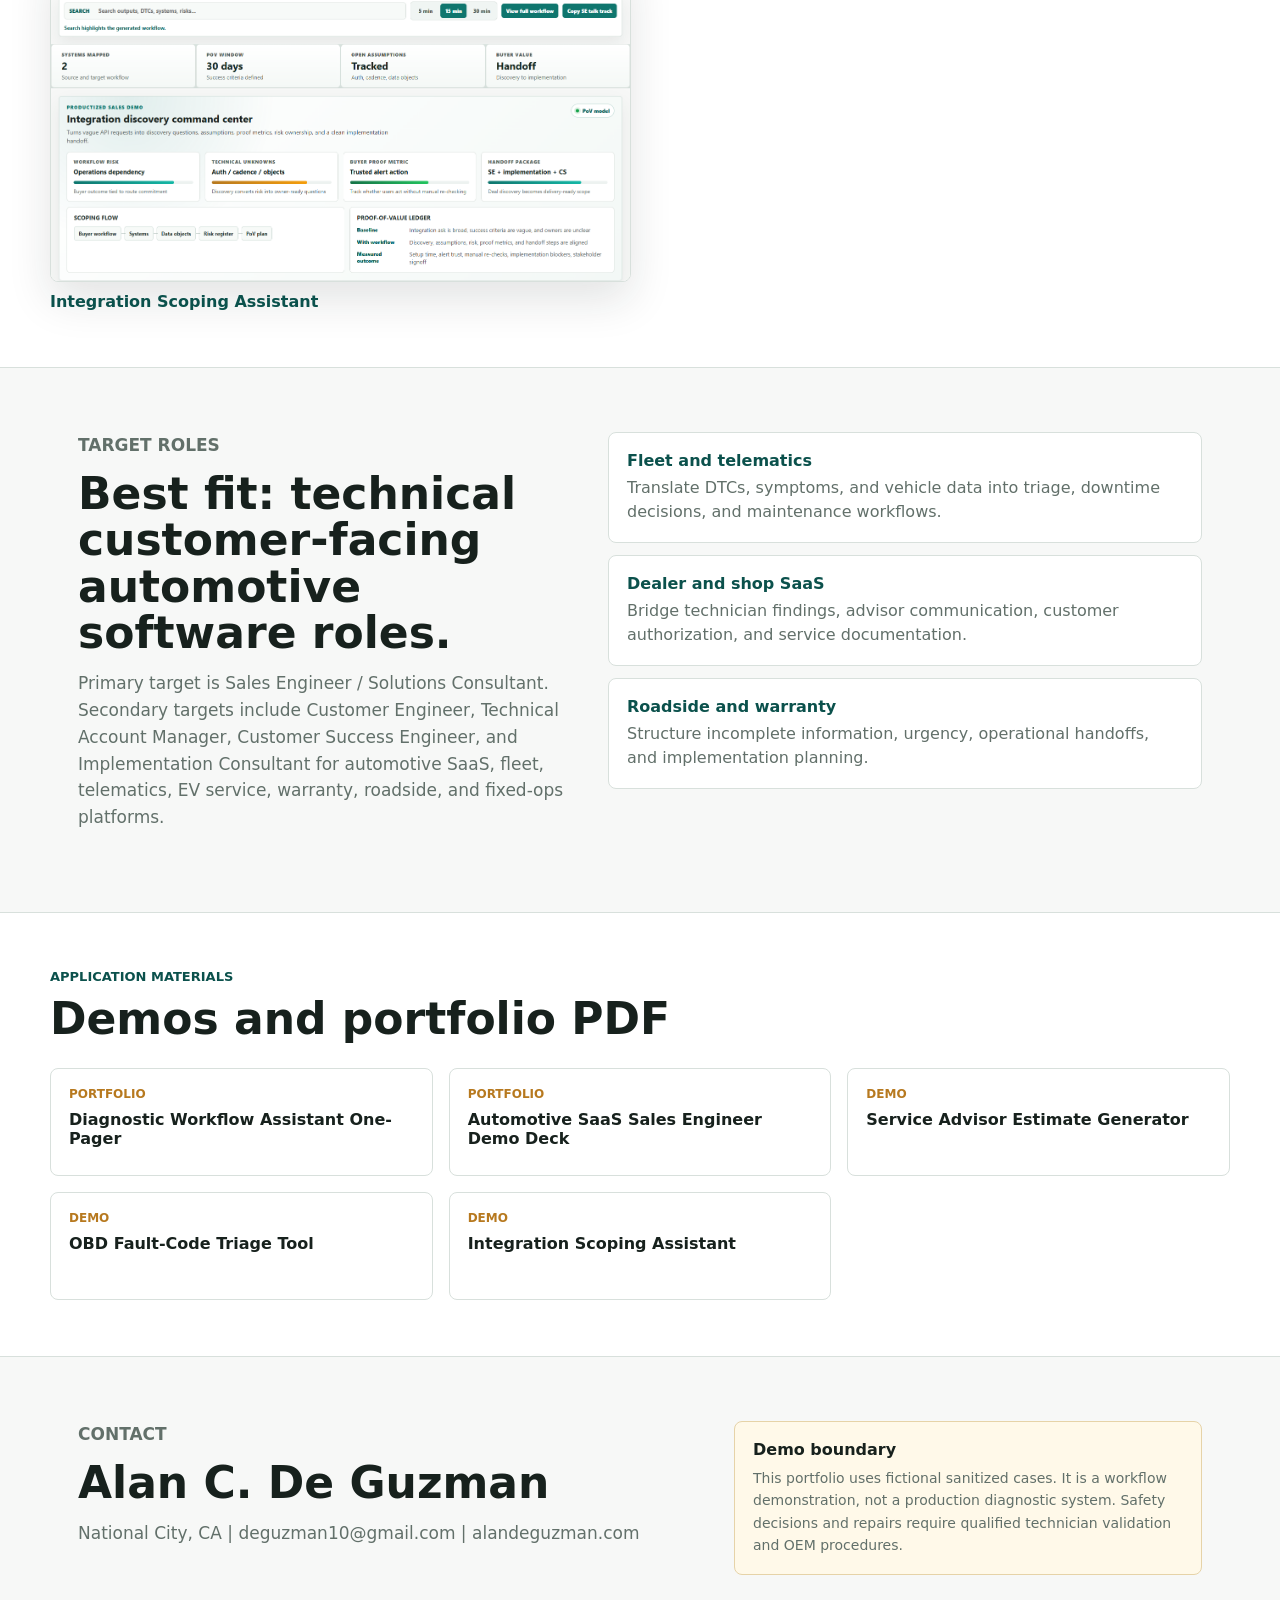
==== commit a7fa2fb6: "Add real portfolio demo deck download" ====
--- a/index.html
+++ b/index.html
@@ -179,6 +179,10 @@
             <span>Portfolio</span>
             Diagnostic Workflow Assistant One-Pager
           </a>
+          <a href="deliverables/portfolio_demo_deck.pdf">
+            <span>Portfolio</span>
+            Automotive SaaS Sales Engineer Demo Deck
+          </a>
           <a href="service-advisor-estimate-generator/index.html">
             <span>Demo</span>
             Service Advisor Estimate Generator
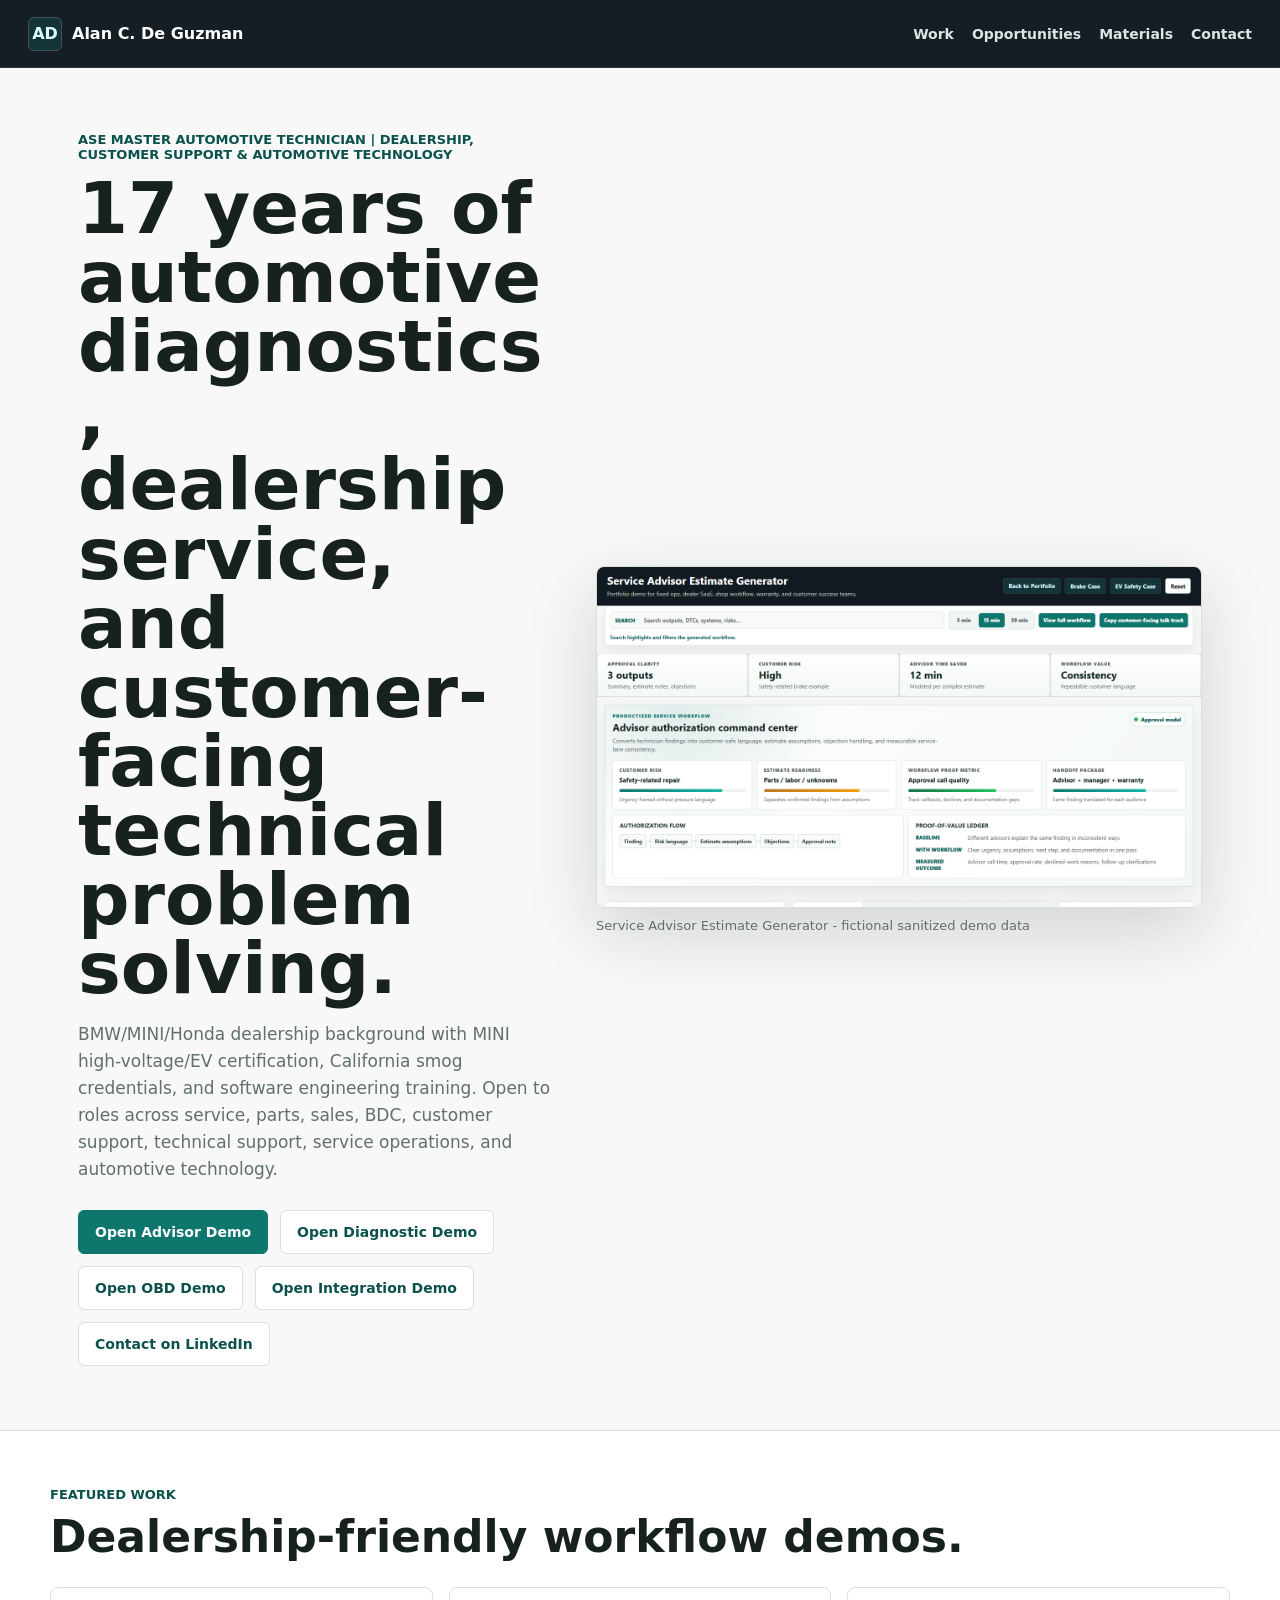
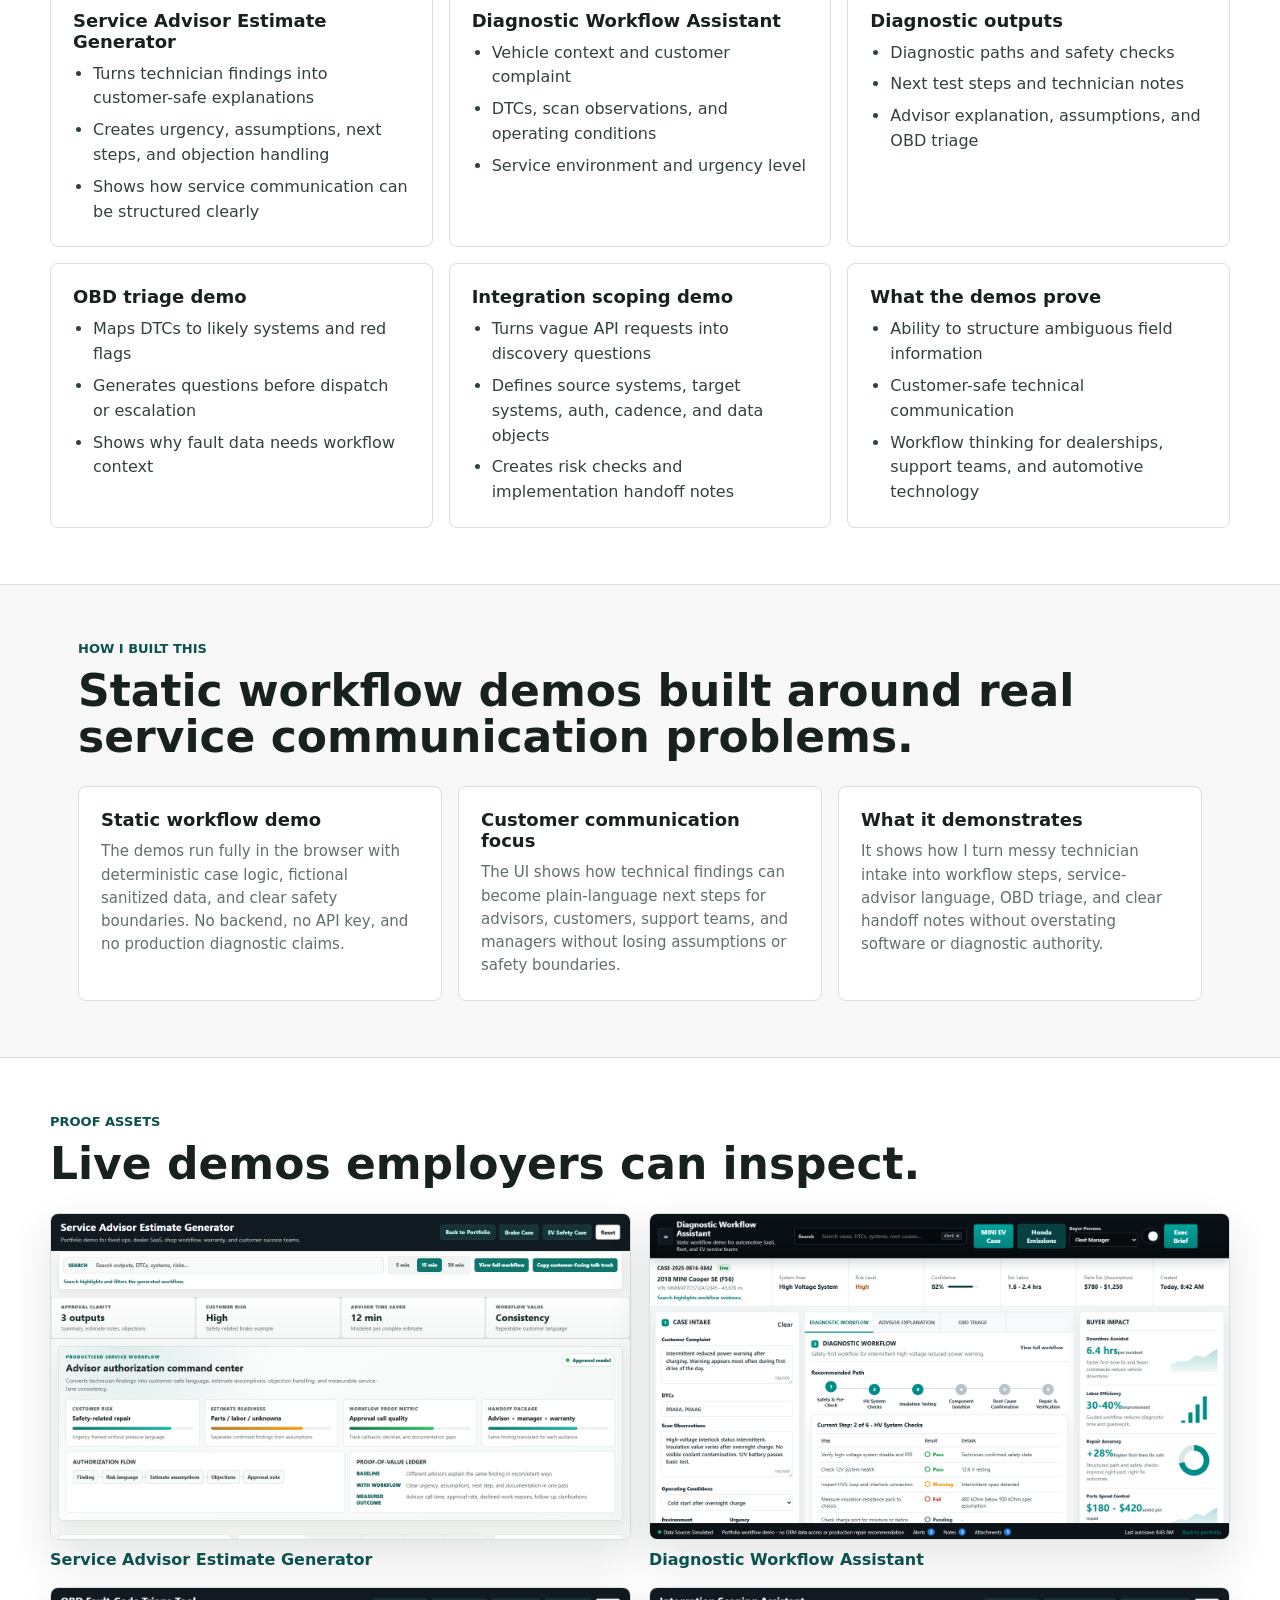
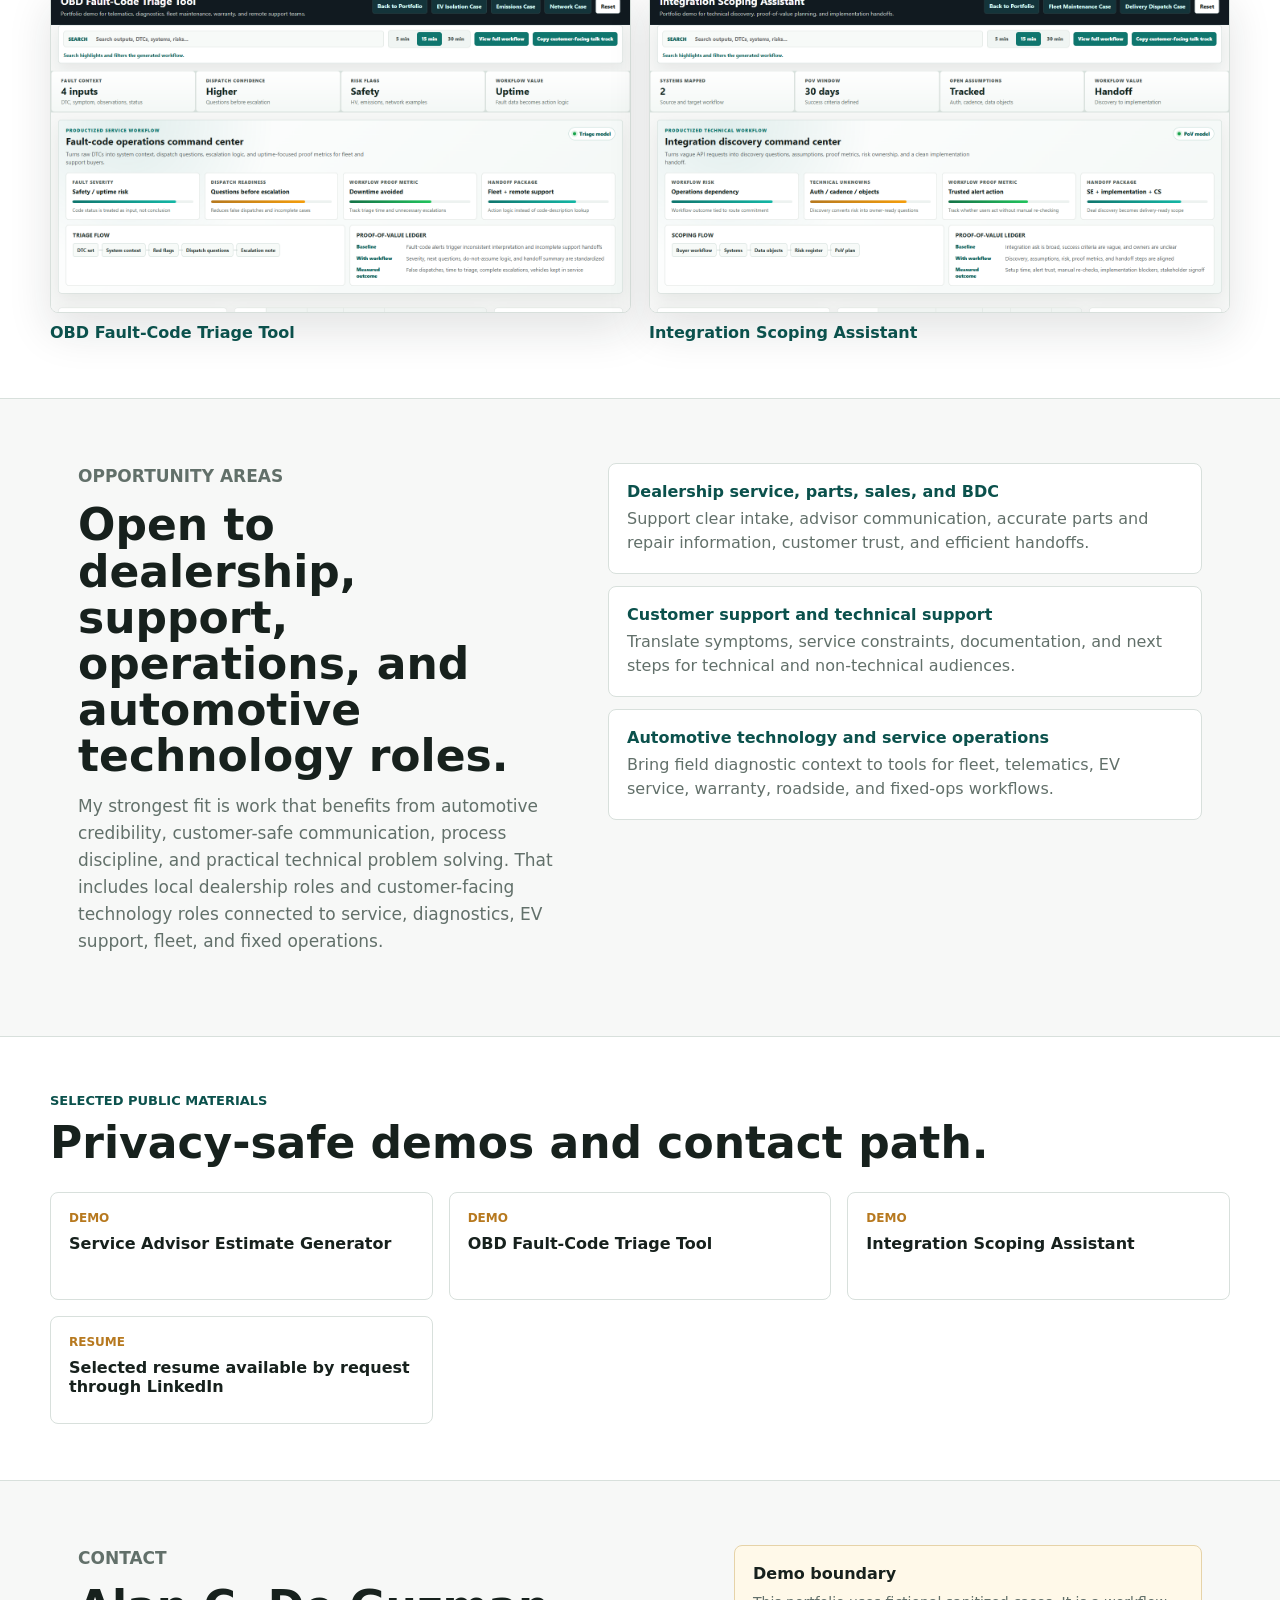
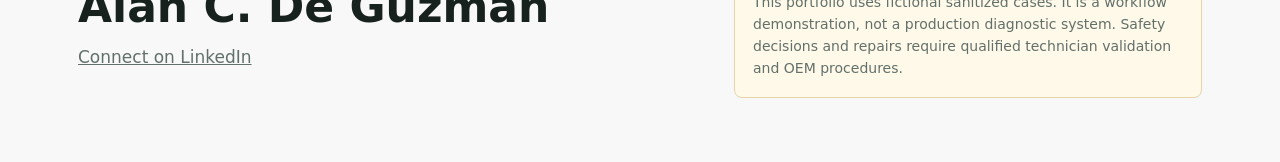
==== commit dc957dcd: "Privacy-first broad automotive portfolio update" ====
--- a/index.html
+++ b/index.html
@@ -3,7 +3,7 @@
   <head>
     <meta charset="utf-8">
     <meta name="viewport" content="width=device-width, initial-scale=1">
-    <title>Alan C. De Guzman - Automotive SaaS Sales Engineer Portfolio</title>
+    <title>Alan C. De Guzman - Automotive Dealership, Support & Technology Portfolio</title>
     <link rel="icon" href="data:image/svg+xml,%3Csvg xmlns='http://www.w3.org/2000/svg' viewBox='0 0 64 64'%3E%3Crect width='64' height='64' rx='10' fill='%230f766e'/%3E%3Ctext x='32' y='39' text-anchor='middle' font-family='Arial' font-size='24' font-weight='700' fill='white'%3EAD%3C/text%3E%3C/svg%3E">
     <link rel="stylesheet" href="portfolio-site.css">
   </head>
@@ -14,8 +14,8 @@
         <strong>Alan C. De Guzman</strong>
       </a>
       <nav aria-label="Portfolio navigation">
-        <a href="#demo">Demo</a>
-        <a href="#value">Value</a>
+        <a href="#demo">Work</a>
+        <a href="#value">Opportunities</a>
         <a href="#materials">Materials</a>
         <a href="#contact">Contact</a>
       </nav>
@@ -24,30 +24,39 @@
     <main id="top">
       <section class="hero">
         <div class="hero-copy">
-          <p class="role">Automotive SaaS Sales Engineer / Solutions Consultant Candidate</p>
-          <h1>Turning 17 years of diagnostics into software workflows customers can trust.</h1>
-          <p class="lead">ASE Master automotive technician with BMW/MINI/Honda dealership experience, MINI high-voltage/EV certification, California smog credentials, and a Software Engineering Professional Certificate.</p>
+          <p class="role">ASE Master Automotive Technician | Dealership, Customer Support & Automotive Technology</p>
+          <h1>17 years of automotive diagnostics, dealership service, and customer-facing technical problem solving.</h1>
+          <p class="lead">BMW/MINI/Honda dealership background with MINI high-voltage/EV certification, California smog credentials, and software engineering training. Open to roles across service, parts, sales, BDC, customer support, technical support, service operations, and automotive technology.</p>
         <div class="hero-actions">
-          <a class="button primary" href="diagnostic-workflow-assistant/index.html">Open Diagnostic Demo</a>
-          <a class="button secondary" href="service-advisor-estimate-generator/index.html">Open Advisor Demo</a>
+          <a class="button primary" href="service-advisor-estimate-generator/index.html">Open Advisor Demo</a>
+          <a class="button secondary" href="diagnostic-workflow-assistant/index.html">Open Diagnostic Demo</a>
           <a class="button secondary" href="obd-triage-tool/index.html">Open OBD Demo</a>
           <a class="button secondary" href="integration-scoping-assistant/index.html">Open Integration Demo</a>
+          <a class="button secondary" href="#contact">Contact on LinkedIn</a>
         </div>
         </div>
         <figure class="hero-media">
-          <img src="diagnostic-workflow-assistant/demo_screenshot.png" alt="Diagnostic Workflow Assistant demo screenshot showing case intake, advisor explanation, and sales engineer talk track.">
-          <figcaption>Diagnostic Workflow Assistant - fictional sanitized demo data</figcaption>
+          <img src="service-advisor-estimate-generator/demo_screenshot.png" alt="Service Advisor Estimate Generator demo screenshot showing customer-safe repair explanation workflow.">
+          <figcaption>Service Advisor Estimate Generator - fictional sanitized demo data</figcaption>
         </figure>
       </section>
 
       <section id="demo" class="band">
         <div class="section-heading">
-          <p>Flagship Demo</p>
-          <h2>Diagnostic Workflow Assistant</h2>
+          <p>Featured Work</p>
+          <h2>Dealership-friendly workflow demos.</h2>
         </div>
         <div class="demo-grid">
           <article>
-            <h3>What it takes in</h3>
+            <h3>Service Advisor Estimate Generator</h3>
+            <ul>
+              <li>Turns technician findings into customer-safe explanations</li>
+              <li>Creates urgency, assumptions, next steps, and objection handling</li>
+              <li>Shows how service communication can be structured clearly</li>
+            </ul>
+          </article>
+          <article>
+            <h3>Diagnostic Workflow Assistant</h3>
             <ul>
               <li>Vehicle context and customer complaint</li>
               <li>DTCs, scan observations, and operating conditions</li>
@@ -55,7 +64,7 @@
             </ul>
           </article>
           <article>
-            <h3>What it produces</h3>
+            <h3>Diagnostic outputs</h3>
             <ul>
               <li>Diagnostic paths and safety checks</li>
               <li>Next test steps and technician notes</li>
@@ -63,22 +72,6 @@
             </ul>
           </article>
           <article>
-            <h3>What it proves</h3>
-            <ul>
-              <li>Ability to structure ambiguous field information</li>
-              <li>Customer-safe technical communication</li>
-              <li>Workflow thinking for SaaS, fleet, telematics, and service teams</li>
-            </ul>
-          </article>
-          <article>
-            <h3>Advisor demo</h3>
-            <ul>
-              <li>Service Advisor Estimate Generator</li>
-              <li>Turns technician findings into customer-safe explanations</li>
-              <li>Creates urgency, assumptions, next steps, and objection handling</li>
-            </ul>
-          </article>
-          <article>
             <h3>OBD triage demo</h3>
             <ul>
               <li>Maps DTCs to likely systems and red flags</li>
@@ -91,7 +84,15 @@
             <ul>
               <li>Turns vague API requests into discovery questions</li>
               <li>Defines source systems, target systems, auth, cadence, and data objects</li>
-              <li>Creates PoV metrics, risk checks, and implementation handoff notes</li>
+              <li>Creates risk checks and implementation handoff notes</li>
+            </ul>
+          </article>
+          <article>
+            <h3>What the demos prove</h3>
+            <ul>
+              <li>Ability to structure ambiguous field information</li>
+              <li>Customer-safe technical communication</li>
+              <li>Workflow thinking for dealerships, support teams, and automotive technology</li>
             </ul>
           </article>
         </div>
@@ -100,20 +101,20 @@
       <section id="build" class="build-section">
         <div class="section-heading">
           <p>How I Built This</p>
-          <h2>Static portfolio demo, product-style workflow logic.</h2>
+          <h2>Static workflow demos built around real service communication problems.</h2>
         </div>
         <div class="build-grid">
           <article>
-            <h3>Static simulated AI</h3>
-            <p>The flagship diagnostic demo runs fully in the browser with deterministic case logic, fictional sanitized data, and clear safety boundaries. No backend, no API key, and no production diagnostic claims.</p>
-          </article>
-          <article>
-            <h3>Sales Engineer focus</h3>
-            <p>The UI supports discovery, stakeholder translation, proof-of-value framing, and live demo storytelling for fleet, telematics, dealer SaaS, EV service, and diagnostic software buyers.</p>
+            <h3>Static workflow demo</h3>
+            <p>The demos run fully in the browser with deterministic case logic, fictional sanitized data, and clear safety boundaries. No backend, no API key, and no production diagnostic claims.</p>
+          </article>
+          <article>
+            <h3>Customer communication focus</h3>
+            <p>The UI shows how technical findings can become plain-language next steps for advisors, customers, support teams, and managers without losing assumptions or safety boundaries.</p>
           </article>
           <article>
             <h3>What it demonstrates</h3>
-            <p>It shows how I turn messy technician intake into workflow steps, buyer impact, service-advisor language, OBD triage, and copy-ready talk tracks without overstating software or diagnostic authority.</p>
+            <p>It shows how I turn messy technician intake into workflow steps, service-advisor language, OBD triage, and clear handoff notes without overstating software or diagnostic authority.</p>
           </article>
         </div>
       </section>
@@ -121,21 +122,17 @@
       <section id="proof" class="band proof-assets">
         <div class="section-heading">
           <p>Proof Assets</p>
-          <h2>Live demo surfaces recruiters can inspect.</h2>
+          <h2>Live demos employers can inspect.</h2>
         </div>
         <div class="proof-gallery">
-          <a href="diagnostic-workflow-assistant/walkthrough.gif">
-            <img src="diagnostic-workflow-assistant/walkthrough.gif" alt="Animated walkthrough of the Diagnostic Workflow Assistant demo.">
-            <span>Diagnostic Demo Walkthrough GIF</span>
+          <a href="service-advisor-estimate-generator/index.html">
+            <img src="service-advisor-estimate-generator/demo_screenshot.png" alt="Service Advisor Estimate Generator screenshot.">
+            <span>Service Advisor Estimate Generator</span>
           </a>
           <a href="diagnostic-workflow-assistant/index.html">
             <img src="diagnostic-workflow-assistant/demo_screenshot.png" alt="Diagnostic Workflow Assistant command-center screenshot.">
             <span>Diagnostic Workflow Assistant</span>
           </a>
-          <a href="service-advisor-estimate-generator/index.html">
-            <img src="service-advisor-estimate-generator/demo_screenshot.png" alt="Service Advisor Estimate Generator screenshot.">
-            <span>Service Advisor Estimate Generator</span>
-          </a>
           <a href="obd-triage-tool/index.html">
             <img src="obd-triage-tool/demo_screenshot.png" alt="OBD Fault-Code Triage Tool screenshot.">
             <span>OBD Fault-Code Triage Tool</span>
@@ -149,40 +146,32 @@
 
       <section id="value" class="split-section">
         <div>
-          <p class="section-label">Target Roles</p>
-          <h2>Best fit: technical customer-facing automotive software roles.</h2>
-          <p>Primary target is Sales Engineer / Solutions Consultant. Secondary targets include Customer Engineer, Technical Account Manager, Customer Success Engineer, and Implementation Consultant for automotive SaaS, fleet, telematics, EV service, warranty, roadside, and fixed-ops platforms.</p>
+          <p class="section-label">Opportunity Areas</p>
+          <h2>Open to dealership, support, operations, and automotive technology roles.</h2>
+          <p>My strongest fit is work that benefits from automotive credibility, customer-safe communication, process discipline, and practical technical problem solving. That includes local dealership roles and customer-facing technology roles connected to service, diagnostics, EV support, fleet, and fixed operations.</p>
         </div>
         <div class="value-list">
           <div>
-            <strong>Fleet and telematics</strong>
-            <span>Translate DTCs, symptoms, and vehicle data into triage, downtime decisions, and maintenance workflows.</span>
+            <strong>Dealership service, parts, sales, and BDC</strong>
+            <span>Support clear intake, advisor communication, accurate parts and repair information, customer trust, and efficient handoffs.</span>
           </div>
           <div>
-            <strong>Dealer and shop SaaS</strong>
-            <span>Bridge technician findings, advisor communication, customer authorization, and service documentation.</span>
+            <strong>Customer support and technical support</strong>
+            <span>Translate symptoms, service constraints, documentation, and next steps for technical and non-technical audiences.</span>
           </div>
           <div>
-            <strong>Roadside and warranty</strong>
-            <span>Structure incomplete information, urgency, operational handoffs, and implementation planning.</span>
+            <strong>Automotive technology and service operations</strong>
+            <span>Bring field diagnostic context to tools for fleet, telematics, EV service, warranty, roadside, and fixed-ops workflows.</span>
           </div>
         </div>
       </section>
 
       <section id="materials" class="band">
         <div class="section-heading">
-          <p>Application Materials</p>
-          <h2>Demos and portfolio PDF</h2>
+          <p>Selected Public Materials</p>
+          <h2>Privacy-safe demos and contact path.</h2>
         </div>
         <div class="materials-grid">
-          <a href="deliverables/diagnostic_workflow_assistant_one_pager.pdf">
-            <span>Portfolio</span>
-            Diagnostic Workflow Assistant One-Pager
-          </a>
-          <a href="deliverables/portfolio_demo_deck.pdf">
-            <span>Portfolio</span>
-            Automotive SaaS Sales Engineer Demo Deck
-          </a>
           <a href="service-advisor-estimate-generator/index.html">
             <span>Demo</span>
             Service Advisor Estimate Generator
@@ -194,6 +183,10 @@
           <a href="integration-scoping-assistant/index.html">
             <span>Demo</span>
             Integration Scoping Assistant
+          </a>
+          <a href="https://www.linkedin.com/in/alan-de-guzman-12244482/">
+            <span>Resume</span>
+            Selected resume available by request through LinkedIn
           </a>
         </div>
       </section>
@@ -202,7 +195,7 @@
         <div>
           <p class="section-label">Contact</p>
           <h2>Alan C. De Guzman</h2>
-          <p>National City, CA | deguzman10@gmail.com | alandeguzman.com</p>
+          <p><a href="https://www.linkedin.com/in/alan-de-guzman-12244482/">Connect on LinkedIn</a></p>
         </div>
         <div class="note">
           <strong>Demo boundary</strong>
